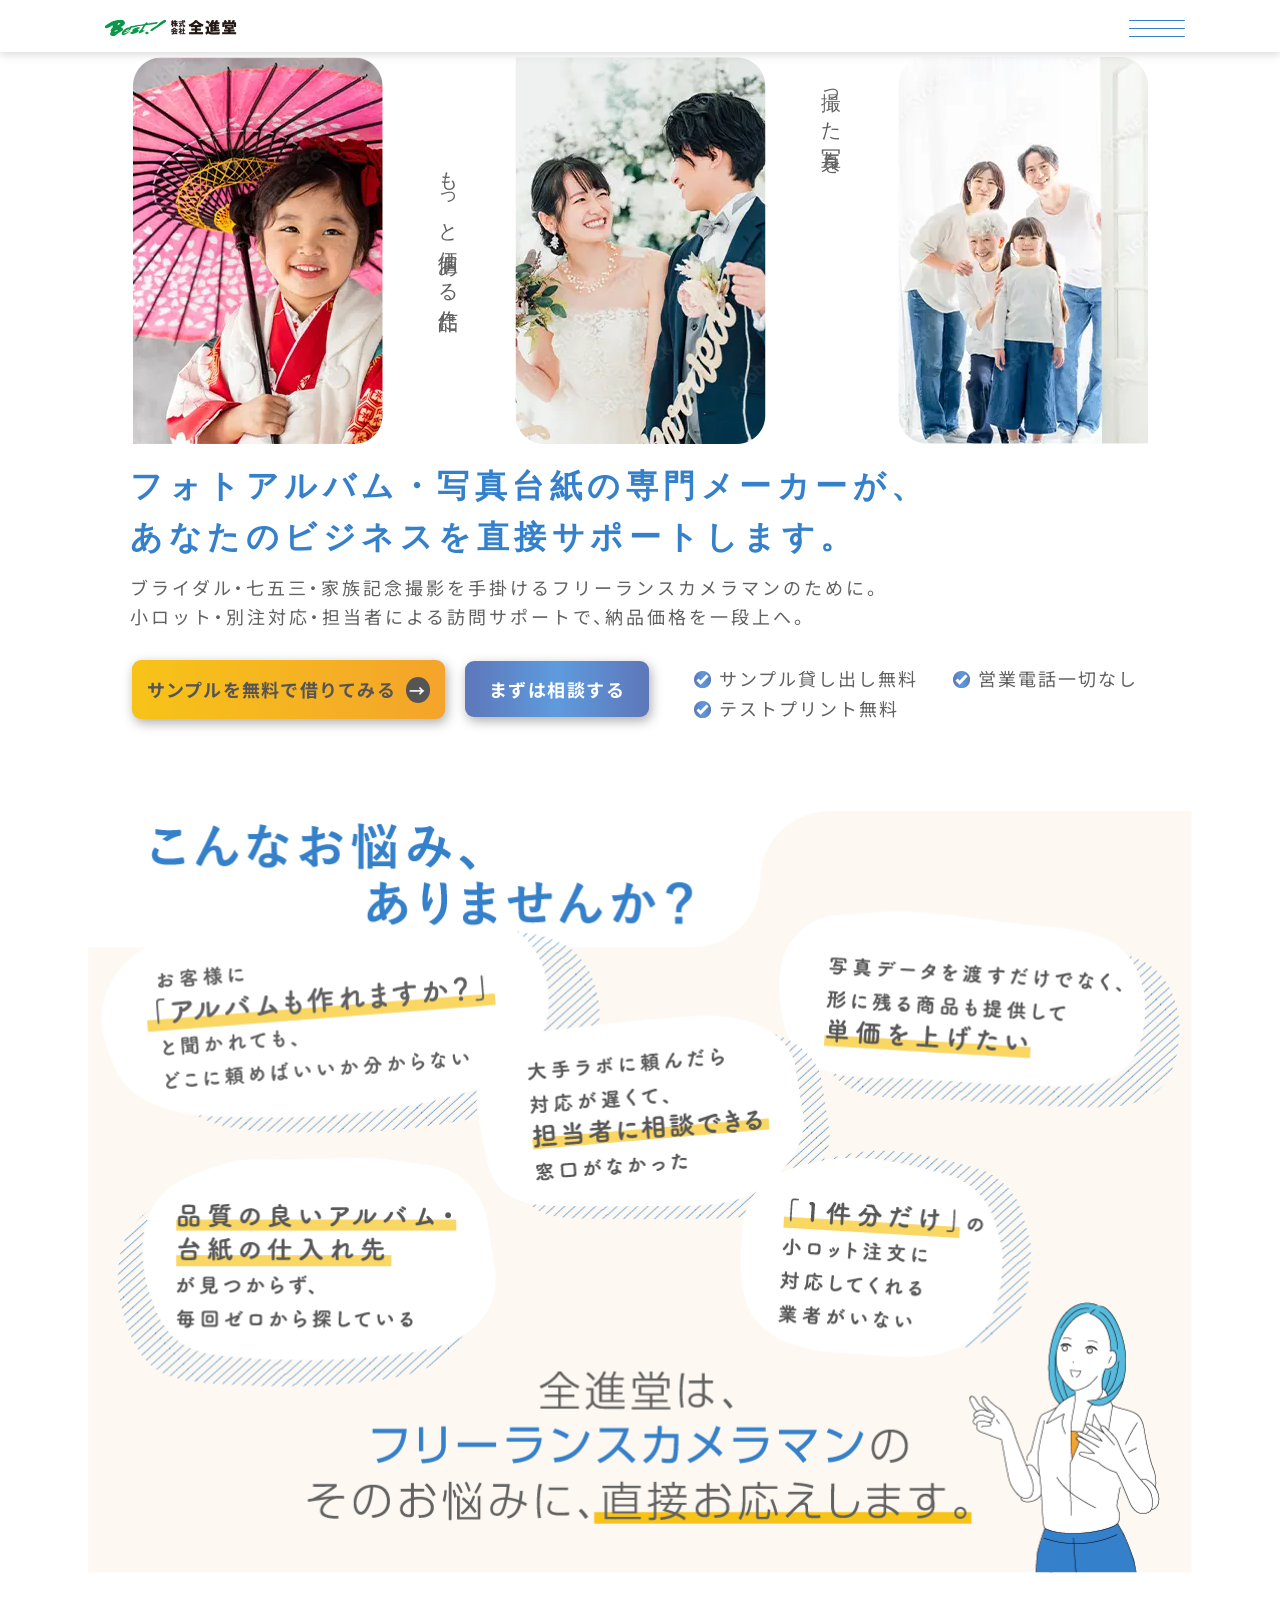
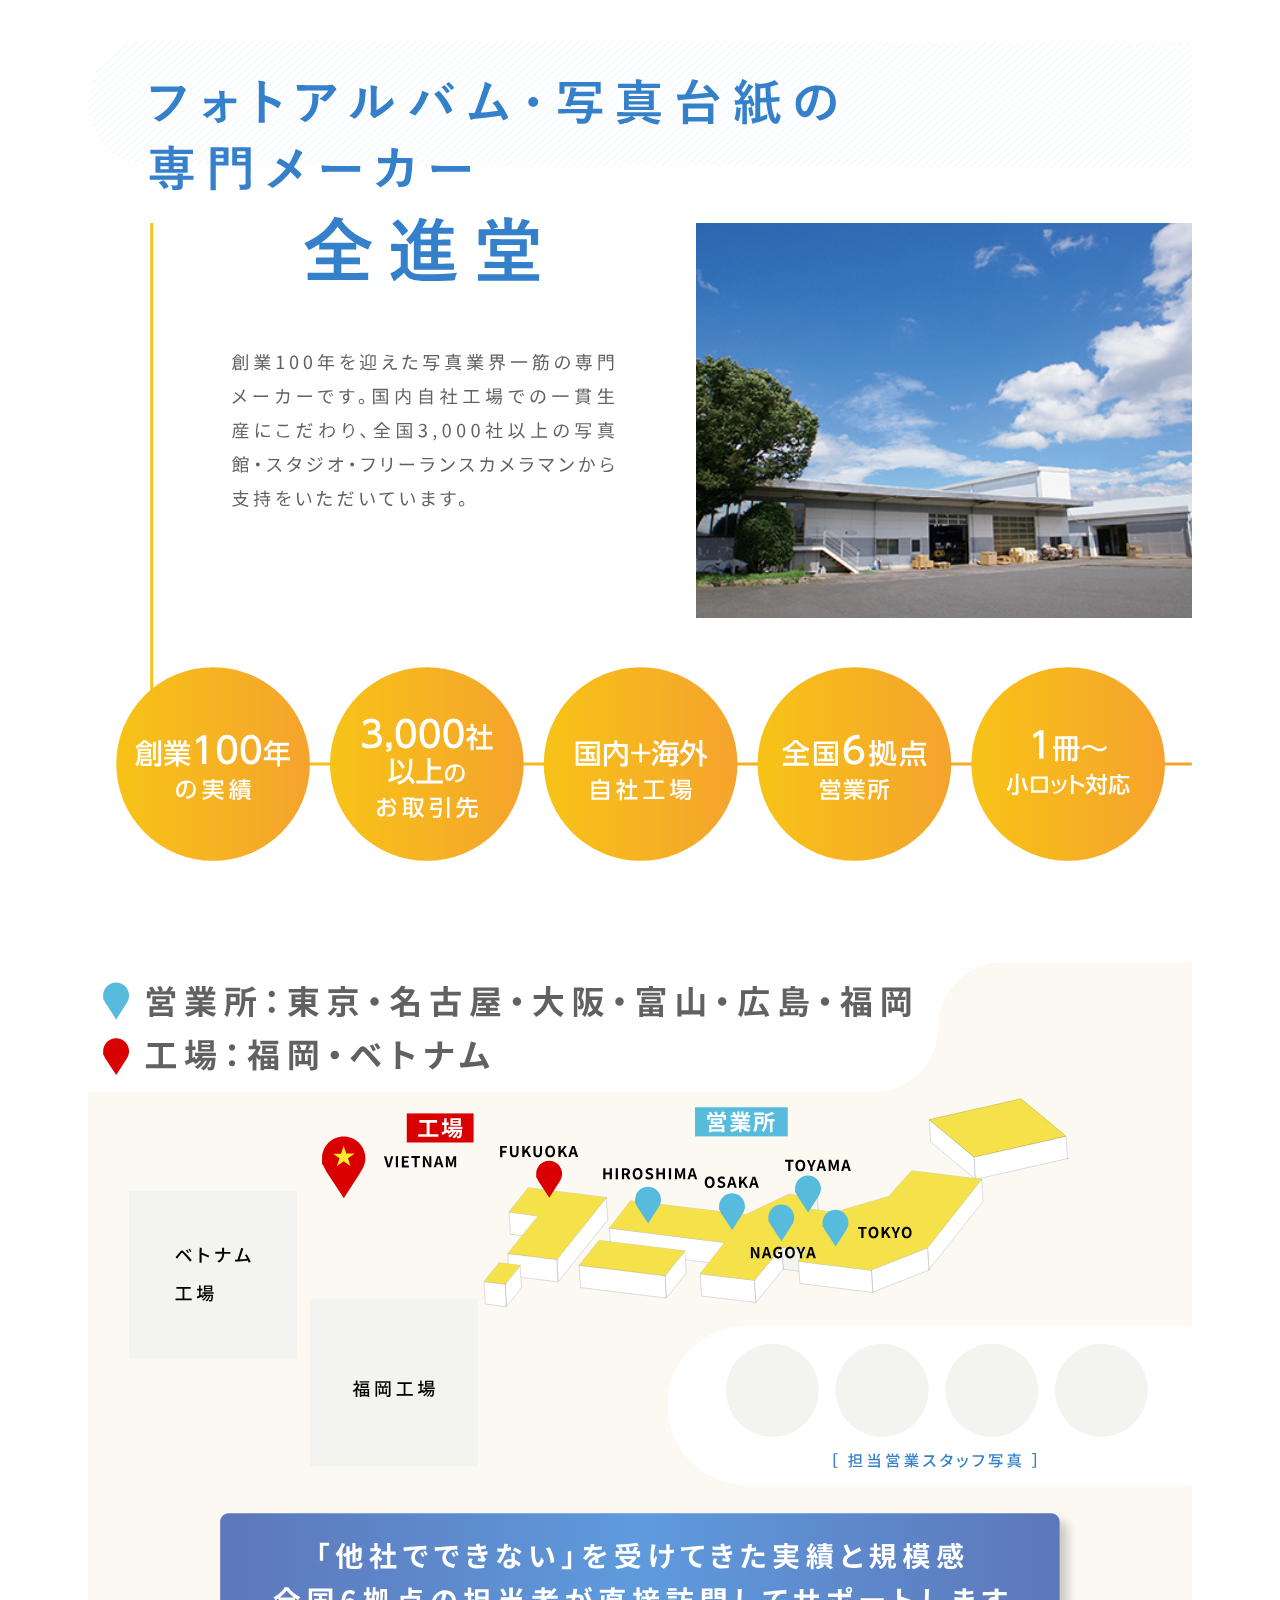
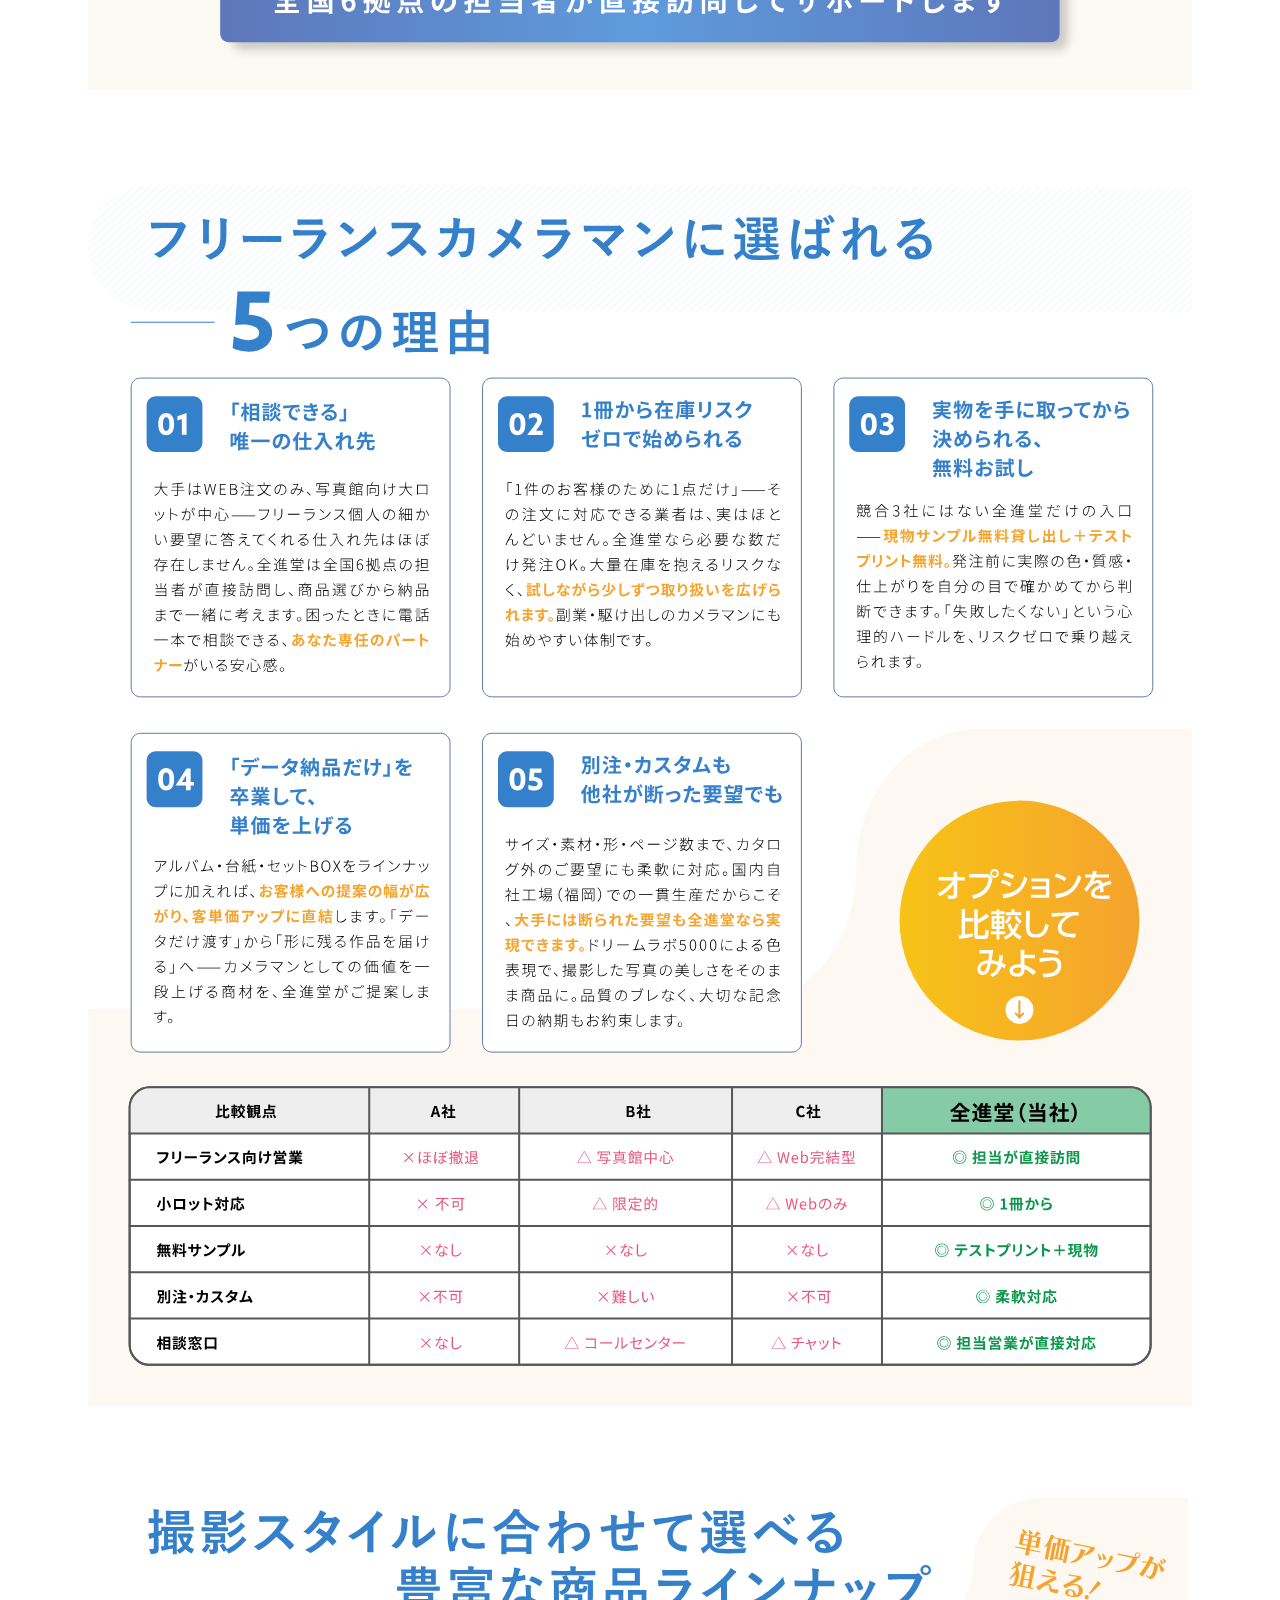
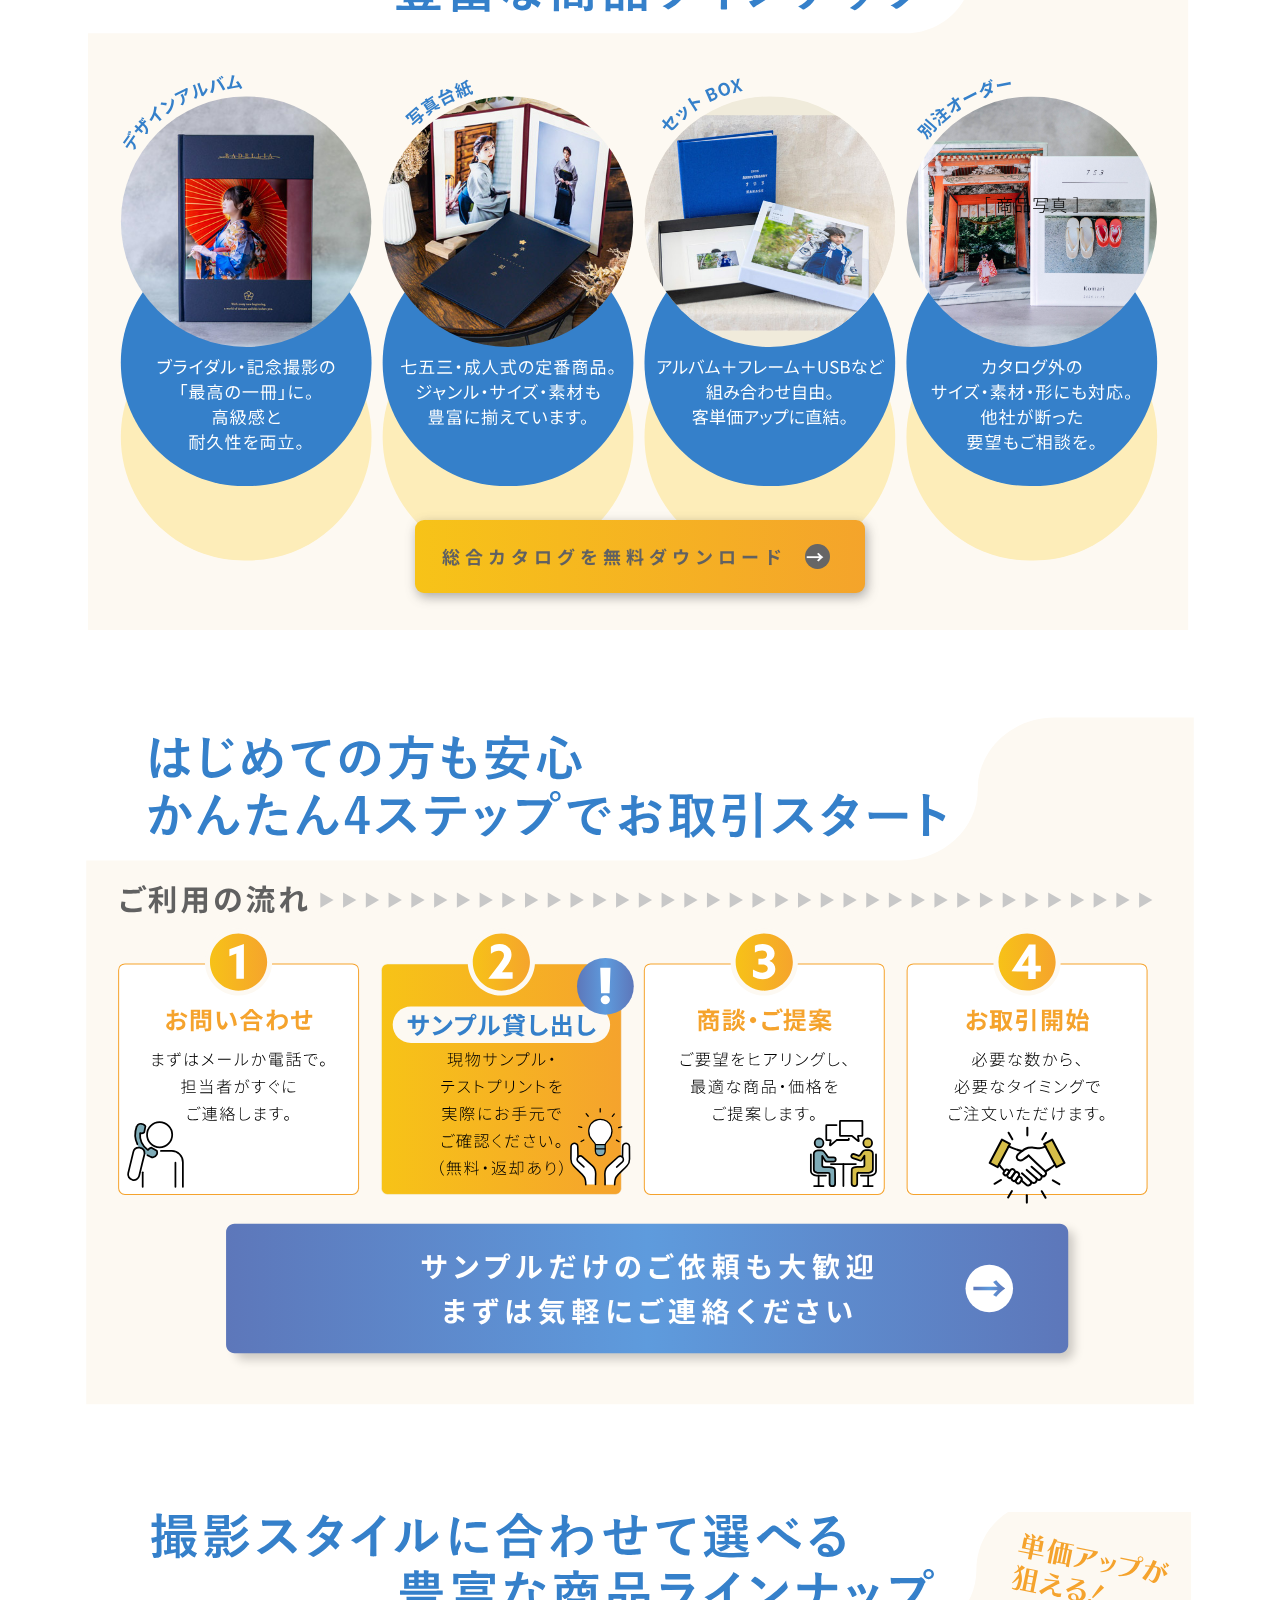
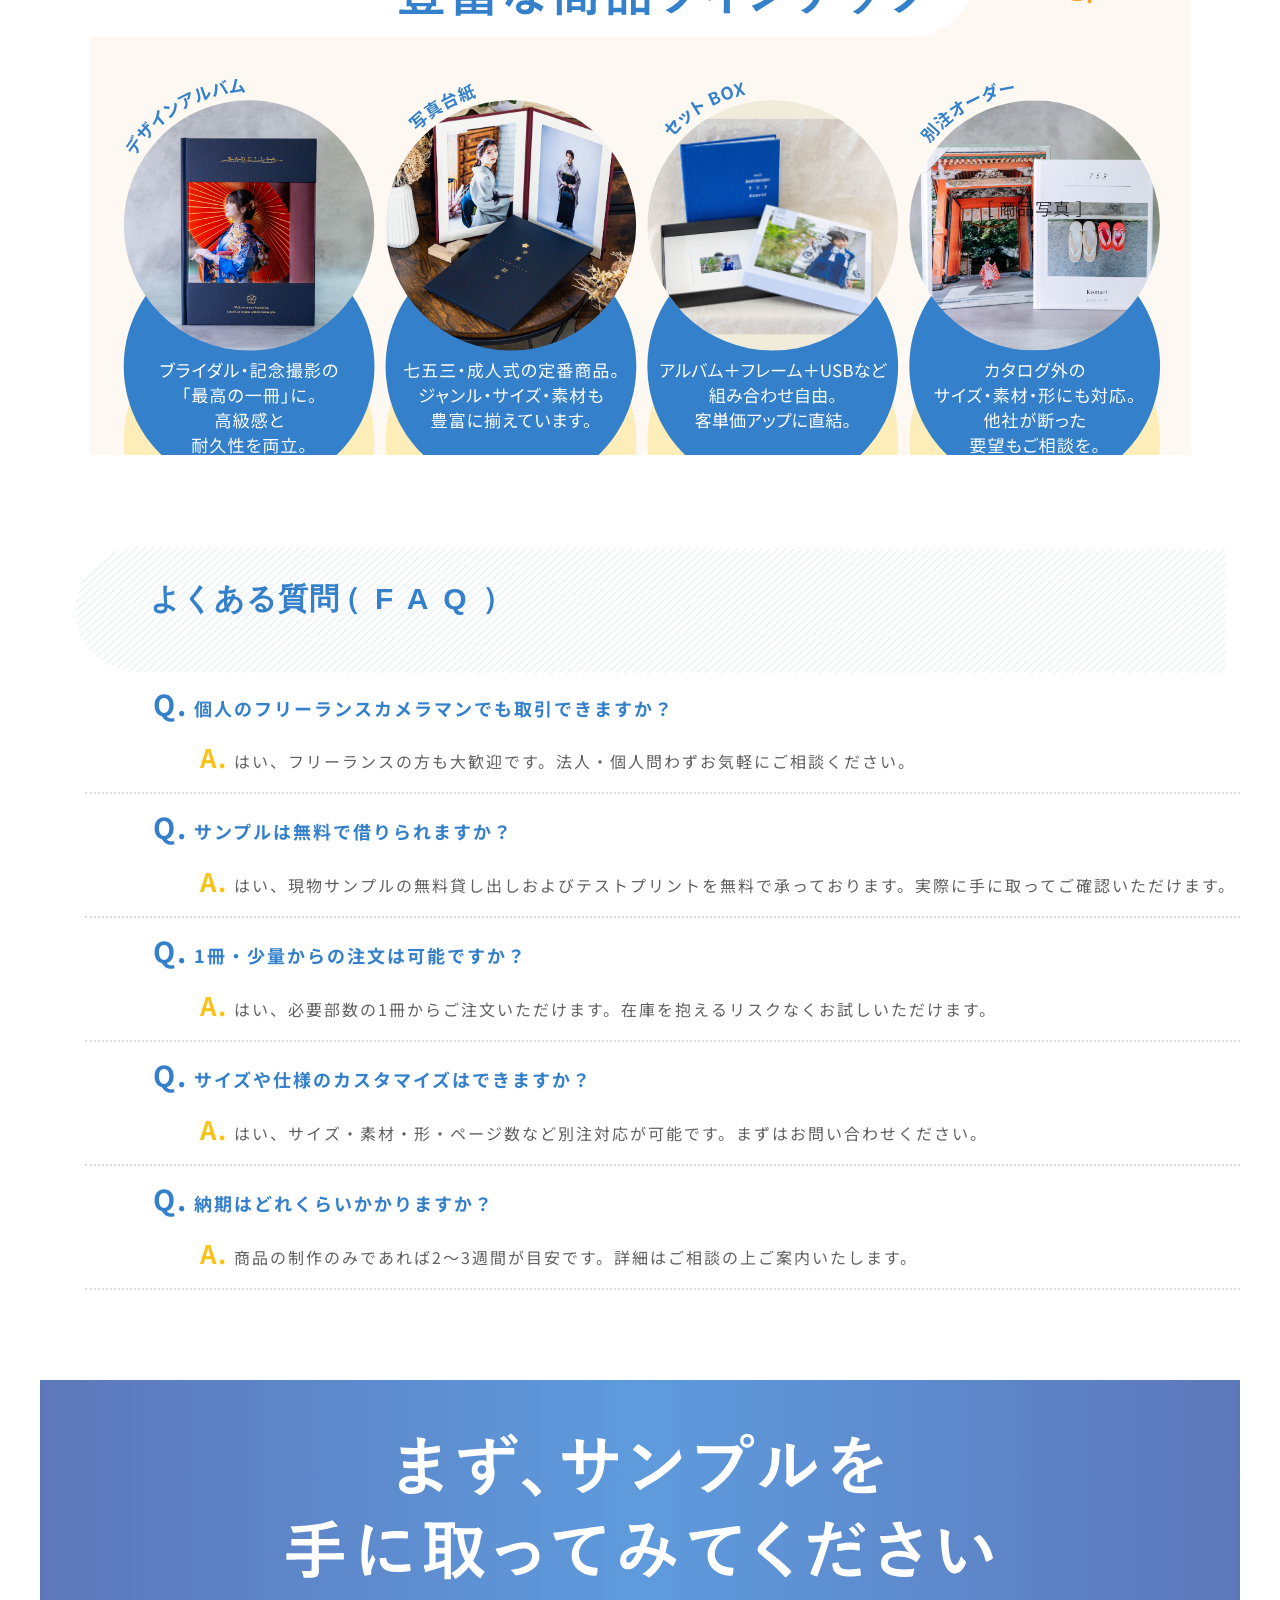
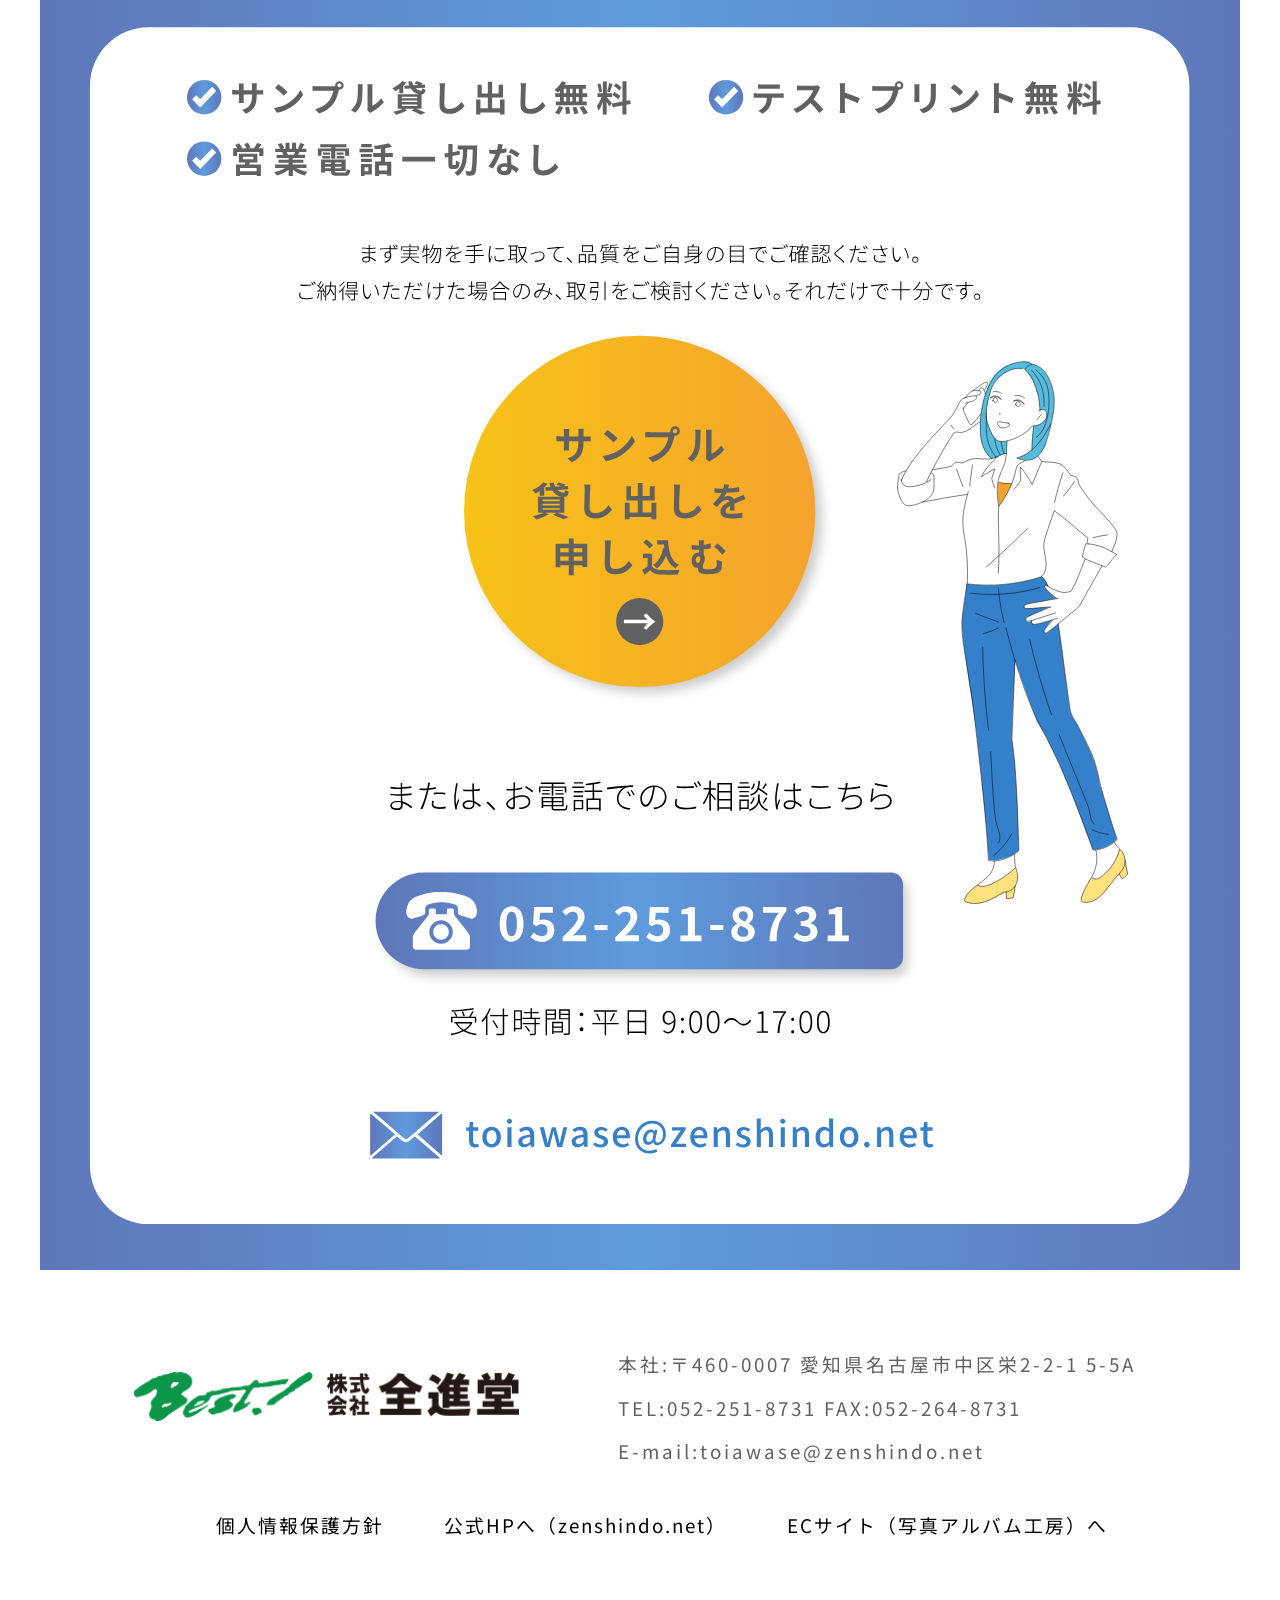
==== index.html @ 06f33271 "Rename svg_sample.html to index.html" ====
<!DOCTYPE html>
<html lang="ja">

<head>
    <meta charset="UTF-8">
    <meta name="viewport" content="width=device-width, initial-scale=1.0">
    <title>LPSP sample Web Page</title>
    <link rel="preconnect" href="https://fonts.googleapis.com">
    <link rel="preconnect" href="https://fonts.gstatic.com" crossorigin>
    <link href="https://fonts.googleapis.com/css2?family=Noto+Sans+JP:wght@100..900&display=swap" rel="stylesheet"
        media="print" onload="this.media='all'">
    <link rel="shortcut icon" href="./img/favicon.png" type="image/x-icon">
    <!-- description -->
    <meta name="description" content="フォトアルバム、写真台紙を作成なら全進堂にお任せ下さい。フットワーク軽く全国各地に伺い、お客様のご要望に合った商品をご提案いたします。">
    <!-- OG image -->
    <meta property="og:image"
        content="https://zenshindo.net/zd/wp-content/themes/zenshindo/assets/images/common/og.png" />
    <meta property="og:image:secure_url"
        content="https://zenshindo.net/zd/wp-content/themes/zenshindo/assets/images/common/og.png" />
    <meta name="twitter:image"
        content="https://zenshindo.net/zd/wp-content/themes/zenshindo/assets/images/common/og.png" />

    <!-- canonical -->
    <link rel="canonical" href="https://zenshindo.net/contact/">

    <link rel="icon" href="https://zenshindo.net/zd/wp-content/uploads/2020/04/cropped-favicon-2-32x32.png"
        sizes="32x32" />
    <link rel="icon" href="https://zenshindo.net/zd/wp-content/uploads/2020/04/cropped-favicon-2-192x192.png"
        sizes="192x192" />
    <link rel="apple-touch-icon-precomposed"
        href="https://zenshindo.net/zd/wp-content/uploads/2020/04/cropped-favicon-2-180x180.png" />
    <meta name="msapplication-TileImage"
        content="https://zenshindo.net/zd/wp-content/uploads/2020/04/cropped-favicon-2-270x270.png" />
    <link rel="stylesheet" href="style-v1.css">
    <link rel="stylesheet" href="slide.css" media="print" onload="this.media='all'">
    <!-- GA
    <script>
        (function (i, s, o, g, r, a, m) {
            i['GoogleAnalyticsObject'] = r;
            i[r] = i[r] || function () {
                (i[r].q = i[r].q || []).push(arguments)
            }, i[r].l = 1 * new Date();
            a = s.createElement(o),
                m = s.getElementsByTagName(o)[0];
            a.async = 1;
            a.src = g;
            m.parentNode.insertBefore(a, m)
        })(window, document, 'script', '//www.google-analytics.com/analytics.js', 'ga');

        ga('create', 'UA-18819178-1', 'auto');
        ga('send', 'pageview');
    </script> -->
    <!-- Google tag (gtag.js)
    <script async src="https://www.googletagmanager.com/gtag/js?id=G-D9RCGRMW41"></script>
    <script>
        window.dataLayer = window.dataLayer || [];
        function gtag() { dataLayer.push(arguments); }
        gtag('js', new Date());

        gtag('config', 'G-D9RCGRMW41');
    </script>
     -->
</head>

<body>
    <header>
        <div class="header_top">
            <h1 class="site_logo"><img src="./img/T_zenshi_logo.png" alt="BEST! 株式会社全進堂"></h1>

            <button class="menu-trigger" id="js-hamburger" aria-controls="js-nav" aria-expanded="false"
                aria-label="メニューを開く">
                <span></span>
                <span></span>
                <span></span>
            </button>

            <nav class="app-nav" id="js-nav" aria-label="メインナビゲーション">
                <ul class="app-nav-list">
                    <li class="app-nav-item"><a href="#">menu0</a></li>
                    <li class="app-nav-item"><a href="#">menu1</a></li>
                    <li class="app-nav-item"><a href="#">menu2</a></li>
                    <li class="app-nav-item"><a href="#">menu3</a></li>
                </ul>
            </nav>
        </div>
    </header>

    <main>
        <!-- 01. main_view -->
        <section class="main_view">
            <div class="main_view_imgwrap">
                <ul class="main_view_list img-frame">
                    <li class="main_view_list_item img-01">
                        <img class="pc" src="./img/01_top_img.webp" alt="七五三写真" fetchpriority=high>
                        <img class="sp" src="./img/01_top_img-sp.webp" alt="七五三写真" fetchpriority=high>
                    </li>
                    <li class="main_view_list_item txt-rl pc">もっと価値ある作品に</li>
                    <li class="main_view_list_item img-02">
                        <img class="pc" src="./img/02_top_img.webp" alt="ブライダル" fetchpriority=high>
                        <img class="sp" src="./img/02_top_img-sp.webp" alt="ブライダル" fetchpriority=high>
                    </li>
                    <li class="main_view_list_item txt-rl pc">撮った写真を</li>
                    <li class="main_view_list_item img-03">
                        <img class="pc" src="./img/03_top_img.webp" alt="家族記念写" fetchpriority=high>
                        <img class="sp" src="./img/03_top_img-sp.webp" alt="家族記念写" fetchpriority=high>
                    </li>
                </ul>
                <p class="view_message sp">撮った写真を<br><span>もっと価値ある作品に</span></p>
            </div>
            <div class="main_view_txtwrap">
                <h2 class="main_view_title">フォトアルバム・写真台紙の<br class="sp">専門メーカーが、<br class="pc">あなたのビジネスを<br
                        class="sp">直接サポートします。</h2>
                <p class="main_view_message">ブライダル・七五三・家族記念撮影を手掛ける<br
                        class="sp">フリーランスカメラマンのために。<br>小ロット・別注対応・担当者による訪問サポートで、納品価格を一段上へ。</p>
                <div class="sales_mv">
                    <p class="sales_mv-btn1"><a href="https://zenshindo.net/contact/">サンプルを無料で借りてみる<span>→</span></a>
                    </p>
                    <p class="sales_mv-btn2"><a href="https://zenshindo.net/contact/">まずは相談する</a></p>
                    <ul class="sales_mv_list">
                        <li class="sales_mv_list_item">サンプル貸し出し無料</li>
                        <li class="sales_mv_list_item">営業電話一切なし</li>
                        <li class="sales_mv_list_item">テストプリント無料</li>
                    </ul>
                </div>
            </div>
        </section>

        <!-- 02. concerns -->
        <section class="concerns">
            <h2 class="concerns_title">
                <img class="concerns_img pc" src="./img/01_PC_img.webp" alt="全進堂はフリーカメラマンの様々なお悩みに、直接お応えします"
                    fetchpriority=high>
                <img class="concerns_img sp" src="./img/01_PC_img-sp.webp" alt="全進堂はフリーカメラマンの様々なお悩みに、直接お応えします"
                    fetchpriority=high>

            </h2>
        </section>

        <!-- 03. company_infomation -->
        <section class="company_infomation">
            <img class="pc" src="./img/03_company_infomatin.svg" alt="会社情報">
            <img class="sp" src="./img/03_company_infomatin-sp.svg" alt="会社情報">
        </section>

        <!-- 04. reasons -->
        <section class="reasons">
            <img class="pc" src="./img/04_reasons.svg" alt="選ばれる5つの理由">
            <img class="sp" src="./img/04_reasons-sp.web" alt="選ばれる5つの理由">
        </section>

        <!-- 05. lineup -->
        <section class="lineup">
            <img class="pc" src="./img/05_lineup.svg" alt="商品ラインナップ">
            <img class="sp" src="./img/05_lineup-sp.svg" alt="商品ラインナップ">
            <p class="catalog_download"><a href="https://zenshindo.net/documents/197/">総合カタログを<br
                        class="sp">無料ダウンロード<span>→</span></a></p>
        </section>

        <!-- 06. start_trading -->
        <section class="start_trading">
            <object class="pc" data="./img/06_start_trading.svg" type=""></object>
            <object class="sp" data="./img/06_start_trading-sp.svg" type="">お取引開始までの流れ</object>
        </section>

        <!-- 07. trust -->
        <section class="trust">
            <img class="pc" src="./img/07_trust.svg" alt="全国のカメラマンからの信頼">
            <img class="sp" src="./img/07_trust-sp.svg" alt="全国のカメラマンからの信頼">
        </section>

        <!-- 08. faq -->
        <section class="faq">
            <h2 class="faq_title">よくある質問<span>（FAQ）</span></h2>
            <dl class="faq_list">
                <dt class="faq_list_item-t">
                    <span>Q.</span> 個人のフリーランスカメラマンでも取引できますか？
                </dt>
                <dd class="faq_list_item-d">
                    <span>A.</span> はい、フリーランスの方も大歓迎です。法人・個人問わずお気軽にご相談ください。
                </dd>

                <dt class="faq_list_item-t">
                    <span>Q.</span> サンプルは無料で借りられますか？
                </dt>
                <dd class="faq_list_item-d">
                    <span>A.</span> はい、現物サンプルの無料貸し出しおよびテストプリントを無料で承っております。実際に手に取ってご確認いただけます。
                </dd>

                <dt class="faq_list_item-t">
                    <span>Q.</span> 1冊・少量からの注文は可能ですか？
                </dt>
                <dd class="faq_list_item-d">
                    <span>A.</span> はい、必要部数の1冊からご注文いただけます。在庫を抱えるリスクなくお試しいただけます。
                </dd>

                <dt class="faq_list_item-t">
                    <span>Q.</span> サイズや仕様のカスタマイズはできますか？
                </dt>
                <dd class="faq_list_item-d">
                    <span>A.</span> はい、サイズ・素材・形・ページ数など別注対応が可能です。まずはお問い合わせください。
                </dd>

                <dt class="faq_list_item-t">
                    <span>Q.</span> 納期はどれくらいかかりますか？
                </dt>
                <dd class="faq_list_item-d">
                    <span>A.</span> 商品の制作のみであれば2〜3週間が目安です。詳細はご相談の上ご案内いたします。
                </dd>
            </dl>
        </section>

        <!-- 09. request -->
        <section class="request">
            <object class="pc" data="./img/09_request.svg" type="">サンプル貸し出しのお申し込み</object>
            <object class="sp" data="./img/09_request-sp.svg" type="">サンプル貸し出しのお申し込み</object>
        </section>
    </main>
    <footer>
        <figure class="fotter_fig">
            <img class="fotter_fig-img" src="./img/F_zenshi_logo.png" alt="BEST! 株式会社全進堂">
        </figure>
        <ul class="fotter_list">
            <li class="fotter_list_item">
                <ul class="fotter_list_item-list company_infomations">
                    <li class="fotter_list_item-list_item">本社:〒460-0007<span> </span><br class="sp">愛知県名古屋市中区栄2-2-1 5-5A
                    </li>
                    <li class="fotter_list_item-list_item">TEL:052-251-8731<span> </span><br class="sp">FAX:052-264-8731
                    </li>
                    <li class="fotter_list_item-list_item">E-mail:toiawase@zenshindo.net</li>
                </ul>
            </li>
            <li class="fotter_list_item sp">
                <ul class="fotter_list_item-list company_links">
                    <li class="fotter_list_item-list_item"><a href="https://zenshindo.net/privacy/">個人情報保護方針</a></li>
                    <li class="fotter_list_item-list_item"><a href="https://www.zenshindo.net/">公式HPへ（zenshindo.net）</a>
                    </li>
                    <li class="fotter_list_item-list_item"><a href="https://shashin-album.jp/">ECサイト（写真アルバム工房）へ</a></li>
                </ul>
            </li>
        </ul>
        <ul class="fotter_list_item-list company_links pc">
            <li class="fotter_list_item-list_item"><a href="https://zenshindo.net/privacy/">個人情報保護方針</a></li>
            <li class="fotter_list_item-list_item"><a href="https://www.zenshindo.net/">公式HPへ（zenshindo.net）</a>
            </li>
            <li class="fotter_list_item-list_item"><a href="https://shashin-album.jp/">ECサイト（写真アルバム工房）へ</a></li>
        </ul>
    </footer>

    <script>
        // JavaScriptでボタンのクリックイベントを制御
        const hamburger = document.getElementById('js-hamburger');
        const nav = document.getElementById('js-nav');

        hamburger.addEventListener('click', () => {
            // 現在のメニューの開閉状態（true または false）を取得
            const isOpen = hamburger.getAttribute('aria-expanded') === 'true';

            // 状態を反転させる
            hamburger.setAttribute('aria-expanded', !isOpen);
            nav.classList.toggle('is-active');

            // ボタンの音声読み上げ用ラベルも切り替える
            if (!isOpen) {
                hamburger.setAttribute('aria-label', 'メニューを閉じる');
            } else {
                hamburger.setAttribute('aria-label', 'メニューを開く');
            }
        });
    </script>
</body>

</html>
---- style-v1.css ----
/* root */
:root {
    --txt_process: #3580ca;
    --txt_sub: #f7c317;
    --txt_main: #616161;
    --sec_bgc: #fdf9f2;
}

/* reset css */
* {
    margin: 0;
    padding: 0;
    box-sizing: border-box;
}

@font-face {
    font-family: AdjustedYuGothic;
    src: local("Yu Gothic Bold");
}

html {
    font-size: 62.5%;
    scroll-behavior: smooth;
}

body {
    font-size: 1.6rem;
    width: 100%;
    margin: 0 auto;
    line-height: 1.6;
    letter-spacing: 0.125em;
    font-family: "Noto Sans JP", sans-serif;
    font-optical-sizing: auto;
    font-weight: normal;
    font-style: normal;
    color: var(--txt_main);
}

main {
    /* margin-top: 2rem; */
    overflow-x: hidden;
}

ul {
    list-style: none;
}

a {
    color: initial;
    text-decoration: none;
}

a:hover {
    opacity: .8;
    /* text-decoration: underline; */
}

h1,
h2 {
    font-family: AdjustedYuGothic, Yu Gothic, YuGothic, sans-serif;
    font-weight: bold;
}

h2 {
    font-size: 3.6rem;
    font-weight: bold;
    color: var(--txt_process);
}

p {
    font-feature-settings: "halt";
}

.sp {
    display: block;
}

.pc {
    display: none;
}

/* header */
header {
    position: relative;
}

.site_logo {
    width: fit-content;
    margin-left: 2rem;
    margin-top: -.9rem;
}

.menu-trigger {
    background: white;
    border: none;
    border-radius: 50%;
    cursor: pointer;
    width: 45px;
    height: 45px;
    position: fixed;
    top: 1rem;
    right: 1.5rem;
    z-index: 100;
    filter: drop-shadow(1px 1px 3px #3336);
}

.menu-trigger span {
    display: block;
    position: absolute;
    width: 80%;
    height: 1px;
    background-color: var(--txt_process);
    border-radius: 2px;
    transition: transform 0.3s ease, opacity 0.3s ease;
}

.menu-trigger span:nth-child(1) {
    top: 14px;
    left: 3.5px;
}

.menu-trigger span:nth-child(2) {
    top: 22px;
    left: 3.5px;
}

.menu-trigger span:nth-child(3) {
    top: 30px;
    left: 3.5px;
}

.menu-trigger[aria-expanded="true"] span:nth-child(1) {
    transform: translateX(1.5px) translateY(7.5px) rotate(45deg);
}

.menu-trigger[aria-expanded="true"] span:nth-child(2) {
    display: none;
}

.menu-trigger[aria-expanded="true"] span:nth-child(3) {
    transform: translateX(1px) translateY(-8.5px) rotate(-45deg);
}

.app-nav {
    opacity: 0;
    position: fixed;
    top: -20rem;
    width: 100%;
    background-color: #fffc;
    padding: 20px;
    box-shadow: 0 4px 6px rgba(0, 0, 0, 0.1);
    transition: all .3s;
    transition-duration: .3s;
    z-index: 50;
}

.app-nav-item {
    text-align: center;
    margin: 1em auto;
}

.app-nav.is-active {
    opacity: 1;
    top: 0;
}

/* main view */
.main_view {
    margin-bottom: 5rem;
}

.main_view_txtwrap {
    padding: 0 2rem;
}

.main_view_list {
    display: flex;
    flex-wrap: wrap;
    gap: 3em;
    overflow-x: auto;
    scroll-snap-type: x mandatory;
    scroll-snap-stop: always;
    scroll-behavior: smooth;
    scroll-marker-group: after;
    scrollbar-width: none;
    justify-content: center;
}

.main_view_list_item {
    font-family: 'Times New Roman', Times, serif;
    font-weight: 100;
}

.main_view_list_item img {
    width: 100%;
    /* height: 100%;
    display: block; */
}

.main_view_imgwrap {
    display: flex;
    /* justify-content: space-around; */
    justify-content: center;
    /* align-items: center; */
}

.main_view_list_item:nth-child(1) img {
    border-radius: 16px 16px 16px 0;
}

.main_view_list_item:nth-child(3) img {
    border-radius: 0 16px 16px 16px;
}

.main_view_list_item:nth-child(5) img {
    border-radius: 16px 16px 0 16px;
}

.main_view_list_item.txt-rl {
    writing-mode: vertical-rl;
}

.main_view_list_item:nth-child(2),
.main_view_list_item:nth-child(4) {
    font-size: 2.4rem;
}

.main_view_list_item:nth-child(2) {
    margin-top: 3em;
}

.view_message {
    writing-mode: vertical-rl;
}

.view_message.sp {
    font-size: 2rem;
    font-family: serif;
    line-height: 1.3;
    margin-left: 1.5rem;
    margin-top: 0rem;
}

.view_message span {
    margin-top: 4em;
}

.main_view_title {
    font-size: clamp(1.8rem, 3.2vw, 3.2rem);
    color: var(--txt_process);
    margin: 1.4rem 0 .5rem;
    letter-spacing: 0.05rem;
}

.main_view_message {
    font-size: clamp(1.3rem, 3vw, 1.8rem);
    margin-bottom: 1em;
    letter-spacing: 3px;
}

.sales_mv {
    display: flex;
    gap: 2rem;
    justify-content: center;
    flex-wrap: wrap;
    flex-direction: column;
    align-items: center;
}

.sales_mv-btn1 a {
    display: inline-block;
    border-radius: .5em;
    padding: 1.5rem 1.5rem;
    text-align: center;
    font-size: 1.8rem;
    font-weight: bold;
    letter-spacing: 1.25px;
    background: linear-gradient(to right, #f7c318, #f4a42b);
    color: #555;
    filter: drop-shadow(2px 4px 6px #3336);
    margin-top: 1.75rem;
}

.sales_mv-btn1 span {
    margin-left: 1rem;
    background-color: #555;
    border-radius: 50%;
    color: white;
    font-weight: bold;
    font-size: 1.6rem;
    padding: .1rem .35rem;
}

.sales_mv-btn2 a {
    display: inline-block;
    border-radius: .5em;
    padding: .75em 2.35rem;
    letter-spacing: 1.5px;
    text-align: center;
    font-size: 1.8rem;
    font-weight: bold;
    background: linear-gradient(to right, #5d77ba, #5e9bdd, #5d77ba);
    color: white;
    filter: drop-shadow(2px 4px 6px #3336);
}

.sales_mv_list {
    /* width: 480px; */
    display: flex;
    flex-wrap: wrap;
    flex-direction: column;
    align-items: flex-start;
    margin-left: 3rem;
    margin-top: 8px;
    font-size: 1.8rem;
    letter-spacing: 2px;
}

.sales_mv_list_item {
    width: initial;
    gap: 1em;
    position: relative;
}

.sales_mv_list_item::before {
    content: url(./img/mv_check.png);
    position: absolute;
    left: -1.35em;
    bottom: -3px;
}

/* company_infomation */
.company_infomation {
    margin-bottom: 7rem;

}

/* reasons */
section.reasons {
    margin-bottom: 5rem;
}

/* concerns */
.concerns {
    position: relative;
    margin-bottom: 3rem;
}

.concerns_img {
    width: 100%;
}

h2.concerns_title {
    font-size: clamp(2vw, 4.6rem, 3.75vw);
    font-weight: bold;
    letter-spacing: 3px;
}

/* lineup */
section.lineup {
    width: 100%;
    margin: 0 auto 6rem;
}

.catalog_download {
    width: calc-size(fit-content, size + 12.5rem);
}

.catalog_download a {
    display: flex;
    width: 100%;
    border-radius: .5em;
    padding: .5em 2em;
    font-size: min(1.7vw, 2.2rem);
    font-weight: bold;
    color: var(--txt_main);
    filter: drop-shadow(2px 4px 6px #3336);
    line-height: 1.3;
    letter-spacing: 4px;
    /* margin: 0 auto 6rem; */
    position: relative;
    z-index: 6;
    align-items: center;
    background: linear-gradient(to right, #f7c318, #f4a42b);
}

.catalog_download a span {
    background-color: #666;
    padding: .1rem;
    border-radius: 50%;
    color: white;
    position: absolute;
    right: 3rem;
}

.lineup {
    position: relative;
}

.catalog_download {
    /* width: calc-size(fit-content, size + 2em);
    position: absolute;
    bottom: -24px;
    left: 50%;
    transform: translateX(-50%); */
    position: absolute;
    bottom: 8rem;
    left: 50%;
    transform: translateX(-50%);
    width: min(80%, 520px);
    /* width: calc-size(fit-content, size + 12.5rem); */
}

.catalog_download a {
    font-size: 4.5vw;
    letter-spacing: 5px;
    padding: 1.5rem 3rem 1.5rem;
}

/* SVG sections */
.start_trading {
    padding: 0 1.5rem;
    margin-bottom: 6rem;
    margin-top: -11.25rem;
}

.start_trading object {
    transform: scale(1.09);
    margin-top: 10rem;
}


.trust {
    /* padding: 0 2rem 3rem; */
    margin-bottom: 1.25rem;
    position: relative;
    z-index: 0;
}

/* FAQ */
.faq {
    margin-bottom: 1rem;
}

h2.faq_title {
    font-size: 2.6rem;
    width: 100%;
    margin: 0 auto 0 3.5rem;
    padding: 1em 0 1.5rem;
    background-image: url(./img/zebra_bgp.png);
    background-position: 3.5em center;
    background-repeat: no-repeat;
    letter-spacing: 0px;
}

h2.faq_title span {
    letter-spacing: 13px;
    margin-left: -10px;
}

dl.faq_list {
    /* width: 100%; */
    margin: 0 auto;
    padding: 0 1.5rem;
}

.faq_list_item-t {
    color: var(--txt_process);
    font-size: min(1.6rem, 1.8rem);
    font-weight: bold;
    /* border-top: 2.5px dotted #ccc; */
    line-height: 1.7;
}

.faq_list_item-t:first-child {
    border: none;
}

.faq_list_item-d {
    padding-bottom: 1rem;
    display: block;
    font-size: 1.5rem;
    margin-bottom: 0rem;
    line-height: 1.7;
}

.faq_list_item-t span,
.faq_list_item-d span {
    font-size: 140%;
    margin-right: 0.5rem;
}

.faq_list_item-d span {
    color: var(--txt_sub);
    font-weight: bold;
    margin-right: .2rem;
}

/* .faq_list_item-d:last-child {
    border-bottom: 2.5px dotted #999;
} */

/* request */
.request {
    background: linear-gradient(to right, #6275B4, #6B98D6, #6275B4);
    /* padding: 2em 1.5em 2em; */
}

/* footer */
footer {
    padding: 0 2rem;
}

.fotter_fig {
    padding: 2.7rem 1.5rem 0;
    text-align: center;
}

.fotter_fig img {
    width: 75%;
    margin: 0 auto;
}

.fotter_list_item-list.company_infomations,
.fotter_list_item-list.company_links {
    font-size: clamp(1.8rem, 3vw, 1.8rem);
    line-height: 2.05;
    margin: 1.25rem auto 2em;
    letter-spacing: 1.8px;
}

.fotter_list_item-list.company_links {
    line-height: 2.5;
    margin: 1em auto;
}







/* 768px */
@media screen and (min-width: 768px) {
    .sp {
        display: none;
    }

    .pc {
        display: block;
    }

    body {
        width: min(100%, 1200px);
        margin: 5rem auto 0;
    }

    header {
        position: fixed;
        top: 0;
        left: 0;
        width: 100%;
        z-index: 10;
        background-color: white;
        filter: drop-shadow(0 2px 5px #3333);
    }

    .header_top {
        width: min(1200px, 100%);
        margin: 0 auto;
        position: relative;
    }

    .site_logo {
        margin-top: 0.1rem;
        margin-left: 6.5rem;
    }

    .menu-trigger {
        width: 70px;
        height: 70px;
        background: none;
        filter: none;
        position: absolute;
        top: 5px;
        right: 4.5rem;
    }

    /* main view */
    .main_view {
        margin-top: .7rem;
        margin-bottom: 10rem;
    }

    .main_view_list {
        gap: 5rem;
    }

    .sales_mv_list {
        flex-direction: row;
    }

    /* .sales_mv_list_item {
        width: 49%;
    } */

    section.company_infomation,
    section.concerns,
    section.lineup,
    section.reasons,
    section.start_trading,
    section.trust {
        margin-bottom: 7.5rem;
    }

    .sales_mv {
        display: flex;
        gap: 2rem;
        flex-wrap: wrap;
        justify-content: center;
        flex-direction: initial;
        margin-top: 2.5rem;
    }

    .catalog_download a {
        font-size: min(1.6vw, 1.8rem);
        padding: 2.5rem 1.5em;
    }

    .start_trading object {
        transform: scale(1.125);
    }

    h2.faq_title {
        font-size: 3rem;
        padding-left: 7.5rem;
        background-position-x: 0;
        padding-bottom: 5.25rem;
        letter-spacing: 1px;
    }

    .faq {
        margin-bottom: 9rem;
    }

    .faq_list_item-t,
    .faq_list_item-d {
        padding-left: 6.75rem;
        font-size: 1.8rem;
        line-height: 1.935;
    }

    .faq_list_item-d {
        margin: 0;
        margin-bottom: 5px;
        padding-left: 11.5rem;
        font-size: 1.6rem;
        border-bottom: 2.5px dotted #dddddd;
        line-height: 2;
    }

    .request {
        margin-bottom: 6rem;
    }

    footer {
        display: flex;
        flex-wrap: wrap;
        justify-content: space-evenly;
        padding-bottom: 8rem;
    }

    .fotter_fig {
        width: 415px;
        margin-top: 1.5rem;
    }

    .fotter_fig img {
        width: 100%;
    }

    ul.fotter_list_item-list.company_links {
        /* display: flex;
        justify-content: space-evenly;
        gap: 5rem;
        column-rule: 1px solid #666;
        column-rule-inset: .75rem; */
        display: flex;
        gap: 6rem;
        column-rule: 1px solid #666;
        column-rule-inset: .75rem;
        margin-top: 2.5rem;
        letter-spacing: 2px;
        margin-left: 156px;
    }

    ul.fotter_list {
        width: 49%;
        padding-left: 2.5rem;
    }

    li.fotter_list_item-list_item {
        margin-bottom: .5em;
        font-size: min(1.875rem, 1.8vw);
    }

    .fotter_list_item-list.company_infomations {
        font-size: 1.9rem;
        letter-spacing: 3px;
        line-height: 1.8;
        margin-bottom: 0;
        margin-top: 17px;
    }

    /* --------------- */
    /* .catalog_download a {
        font-size: min(2vw, 24px);
        padding: .8em min(1.6em, 2em);
        letter-spacing: 4px;
        border-radius: .4em;
    } */
    .catalog_download a span {
        right: 3.5rem;
    }

    /* = = = = = = = = = = = = = =  */
    .main_view_list_item:nth-child(2) {
        margin-top: 10rem;
    }

    .main_view_list_item:nth-child(2), .main_view_list_item:nth-child(4) {
        font-size: 2rem;
        letter-spacing: 3.3px;
    }

    .main_view_list_item:nth-child(4) {
        margin-top: 2rem;
    }

    .main_view_txtwrap {
        padding: 0 9rem;
    }

    .main_view_title {
        margin-bottom: 1rem;
        letter-spacing: 5.5px;
    }

    .main_view_imgwrap {
        /* --------------- */
        height: 390px;
    }

    .sales_mv_list {
        width: 450px;
        padding-left: 2rem;
        gap: 1px 60px;
    }

    .concerns_img {
        width: 92%;
        margin: -12px auto;
    }

    .sales_mv-btn1 a {
        margin-top: 0;
    }

    section.reasons {
        width: 92%;
        padding: 1.5rem 0;
        margin: 0 auto 7.5rem;
    }

    section.lineup {
        width: 92%;
        margin: 0 auto 1rem;
    }

    .catalog_download {
        bottom: 3.8rem;
        width: calc-size(fit-content, size + 3.5rem);
    }

    section.concerns {

        margin: 0 auto 6.5rem;
    }

    section.company_infomation {
        width: 92%;
        padding-top: 1.5rem;
        margin: 0 auto 8rem;
    }

    section.start_trading {
        width: 92%;
        padding-top: 1.5rem;
        margin: 0 auto 13rem;
    }

    section.trust {
        width: 92%;
        padding-top: 1.5rem;
        margin: 0 auto 9rem;
    }

    h2.faq_title span {
        letter-spacing: 15px;
    }

    dl.faq_list {
        padding: 0;
    }

    dl.faq_list {
        margin: 0 auto 0 4.5rem;
    }

    .faq_list_item-t span, .faq_list_item-d span {
        margin-right: 0px;
        font-size: 160%;
    }

}


/* lineup with gemini */
/* .lineup {
    position: relative;
    max-width: 1200px;
    margin: 0 auto;
}

.lineup img {
    width: 100%;
    height: auto;
    display: block;
} */

.catalog_download {
    position: absolute;
    bottom: 5%;
    /* 画像の下からの位置（%指定でレスポンシブに追従） */
    left: 50%;
    transform: translateX(-50%);
    width: 75%;
    max-width: 450px;
    margin: 0;
    z-index: 2;
}

@media screen and (max-width: 768px) {
    .catalog_download {
        bottom: 6.5%;
        max-width: 420px;
    }
}
---- slide.css ----
@media screen and (max-width: 767px) {
    .img-frame {
        aspect-ratio: 1/1.4;
        width: 65vw;
        object-fit: fill;
        position: relative;
    }

    .img-01, .img-02, .img-03 {
        position: absolute;
        top: 0;
        left: 0;
        width: 100%;
        height: 100%;
        background-size: cover;
        background-repeat: no-repeat;
    }

    .img-01 {
        /* background-image: url('画像の場所'); */
        animation: slide-animation-01 24s infinite;
    }

    .img-02 {
        /* background-image: url('画像の場所'); */
        animation: slide-animation-02 24s infinite;
    }

    .img-03 {
        /* background-image: url('画像の場所'); */
        animation: slide-animation-03 24s infinite;
    }

    @keyframes slide-animation-01 {
        0% {
            opacity: 1;
            /* transform: scale(1.0); */
        }

        30% {
            opacity: 1;
        }

        40% {
            opacity: 0;
            /* transform: scale(1.15); */
        }

        90% {
            opacity: 0
        }

        100% {
            opacity: 1;
            /* transform: scale(1.0); */
        }
    }

    @keyframes slide-animation-02 {
        0% {
            opacity: 0;
        }

        30% {
            opacity: 0;
            /* transform: scale(1.1); */
        }

        40% {
            opacity: 1;
        }

        60% {
            opacity: 1;
        }

        70% {
            opacity: 0;
            /* transform: scale(1.0); */
        }

        100% {
            opacity: 0;
        }
    }

    @keyframes slide-animation-03 {
        0% {
            opacity: 0;
        }

        60% {
            opacity: 0;
            /* transform: scale(1.0); */
        }

        70% {
            opacity: 1;
        }

        90% {
            opacity: 1;
        }

        100% {
            opacity: 0;
            /* transform: scale(1.1); */
        }
    }

}
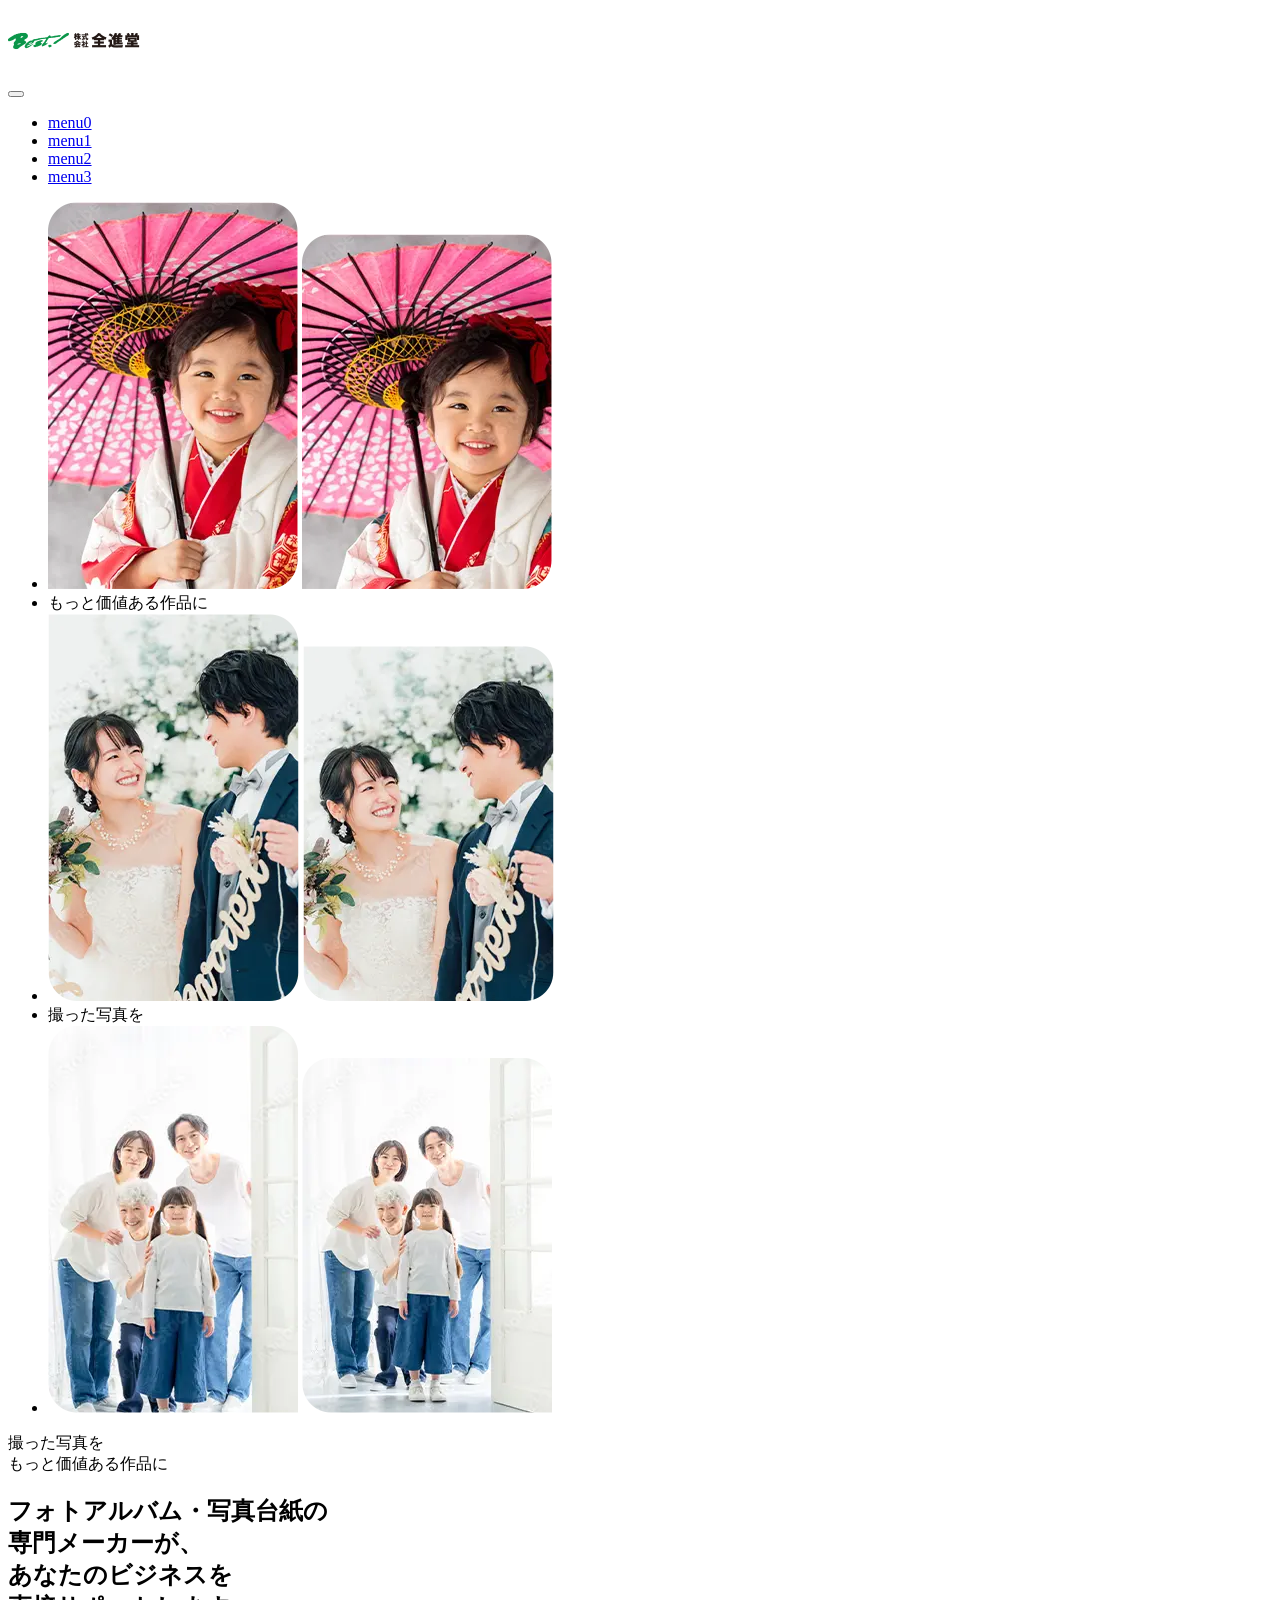
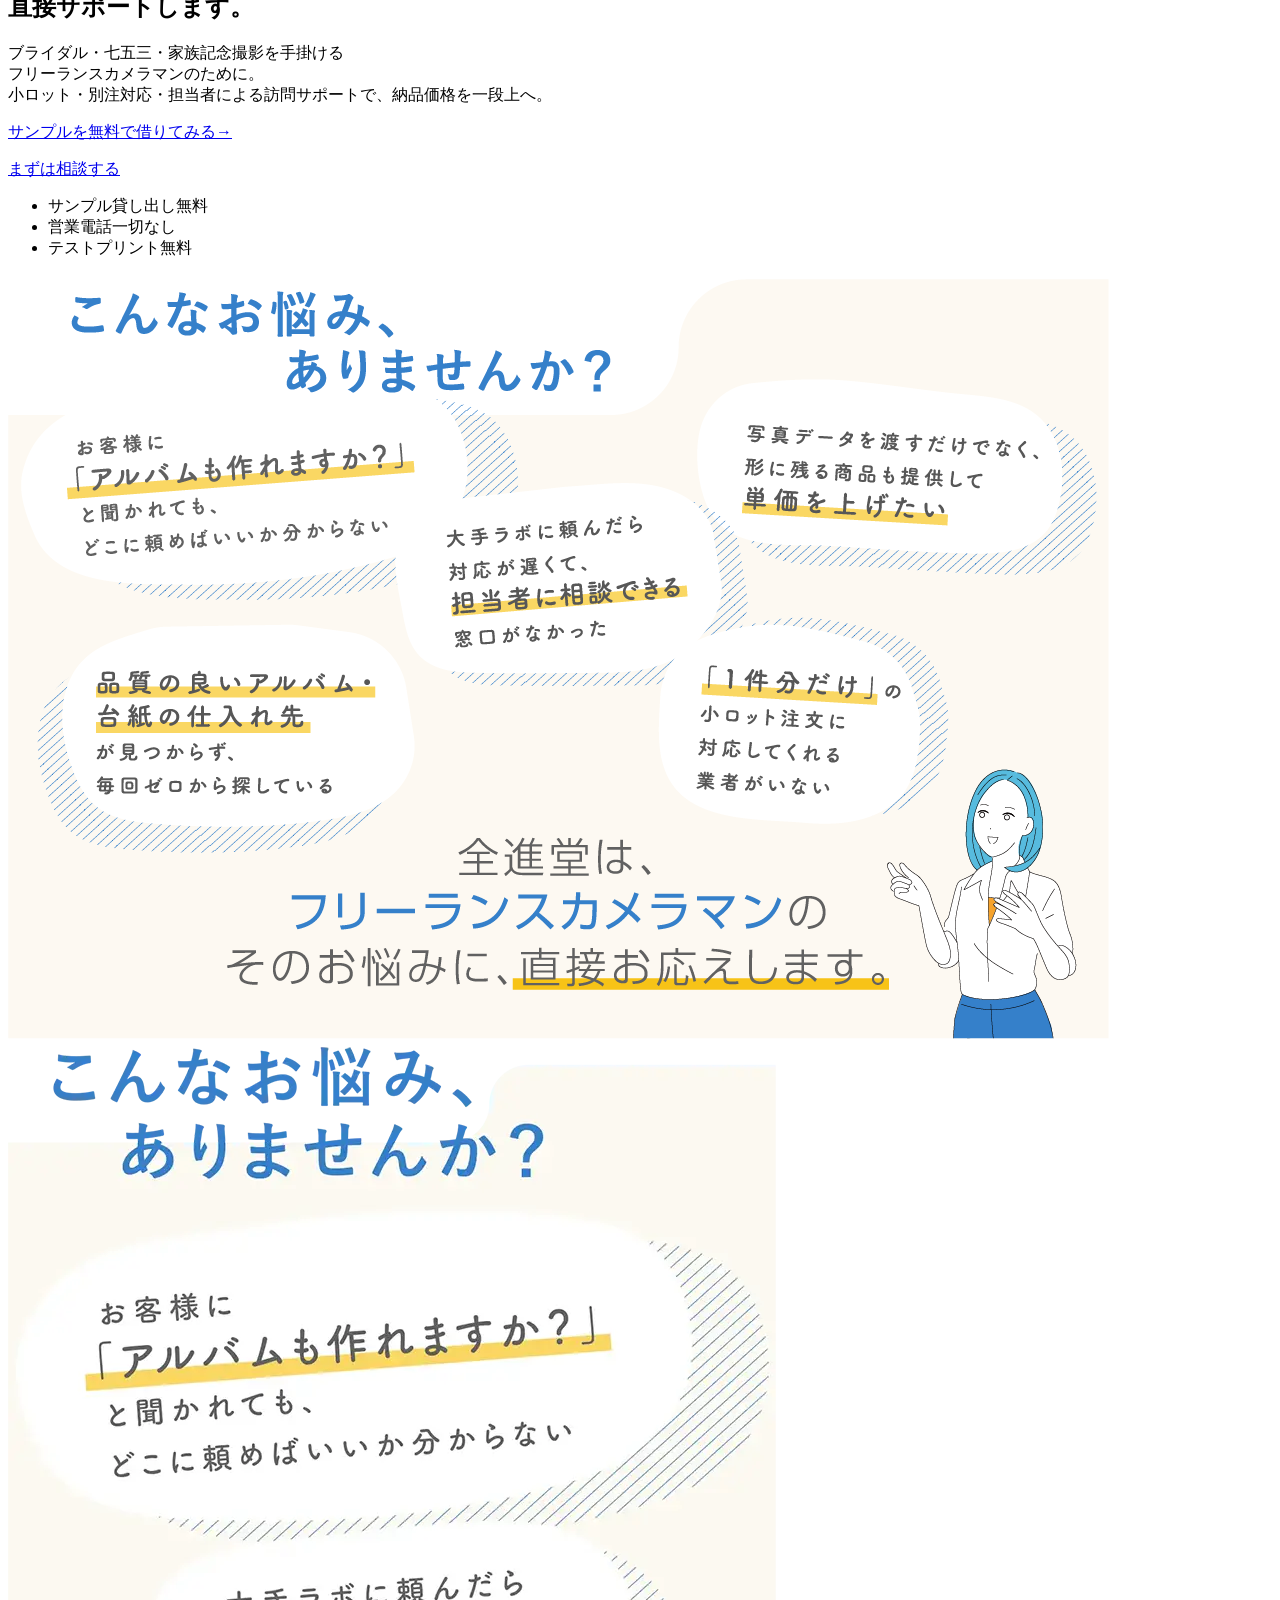
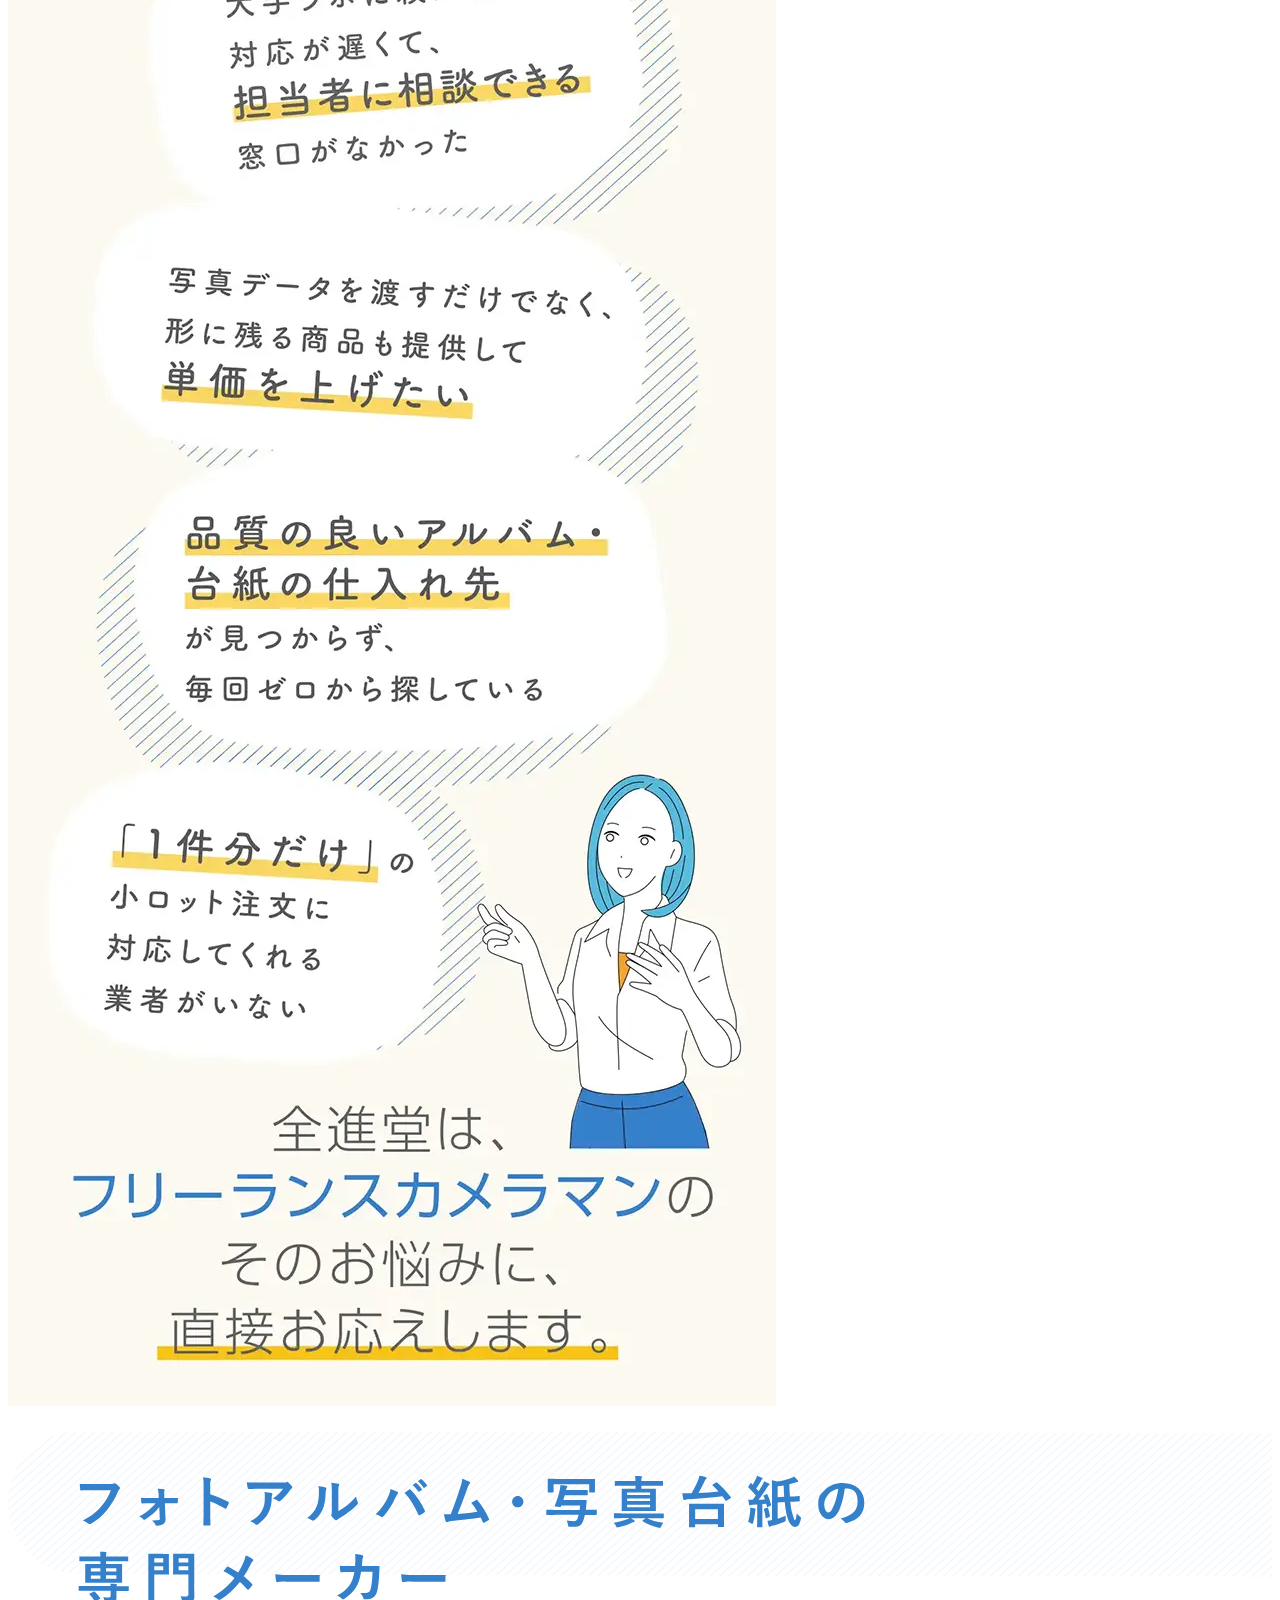
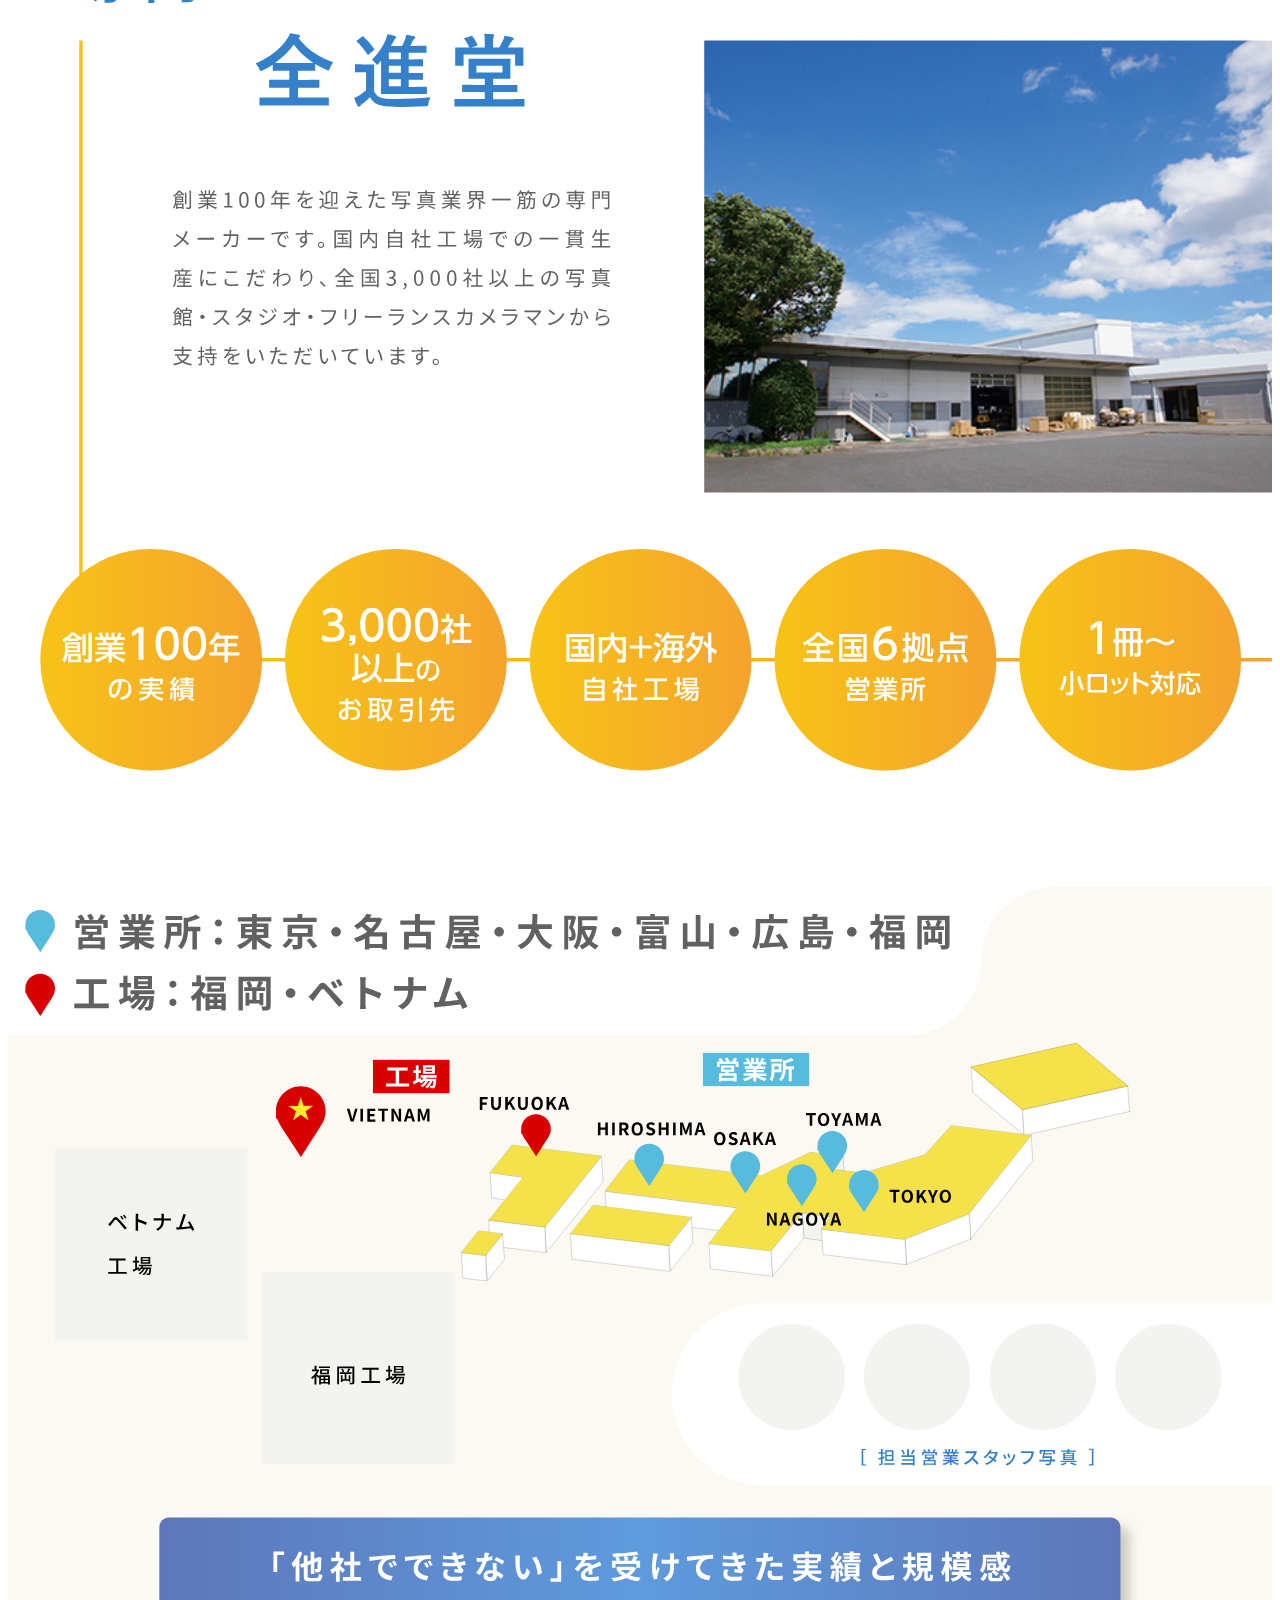
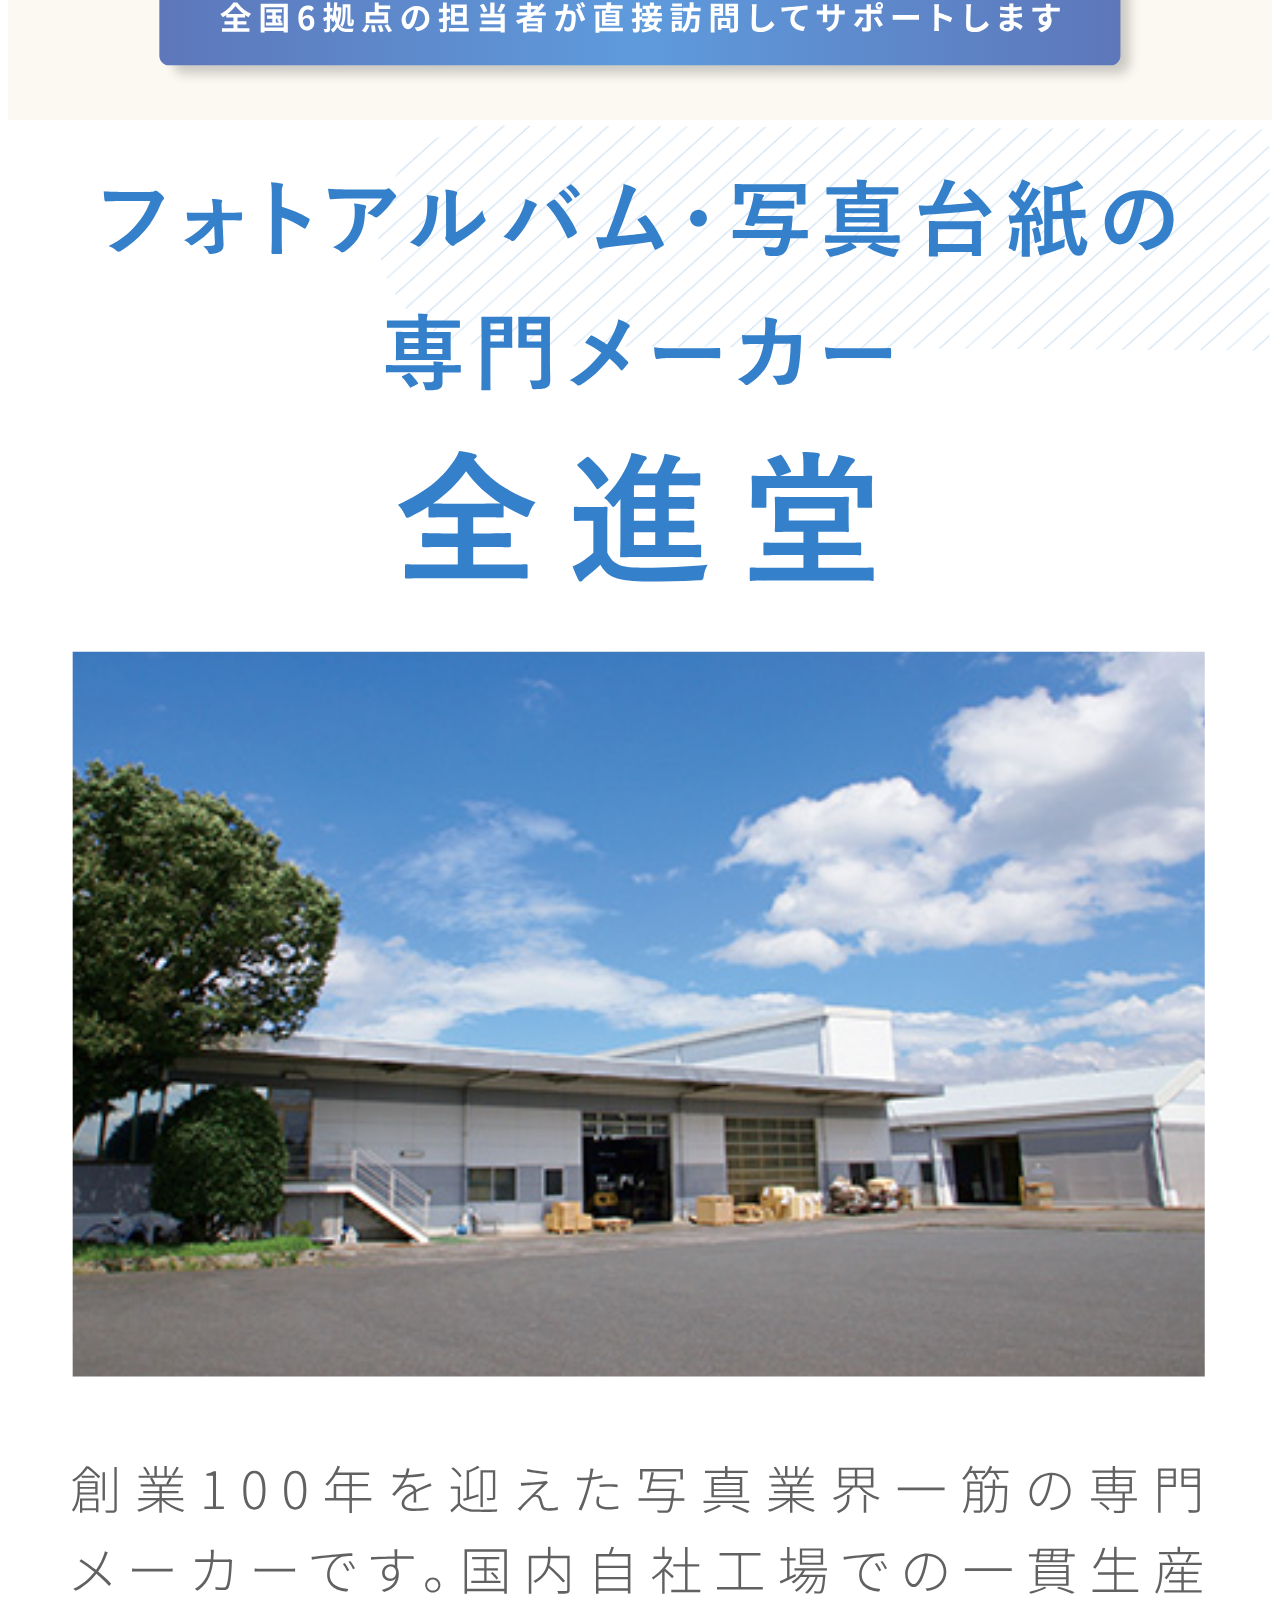
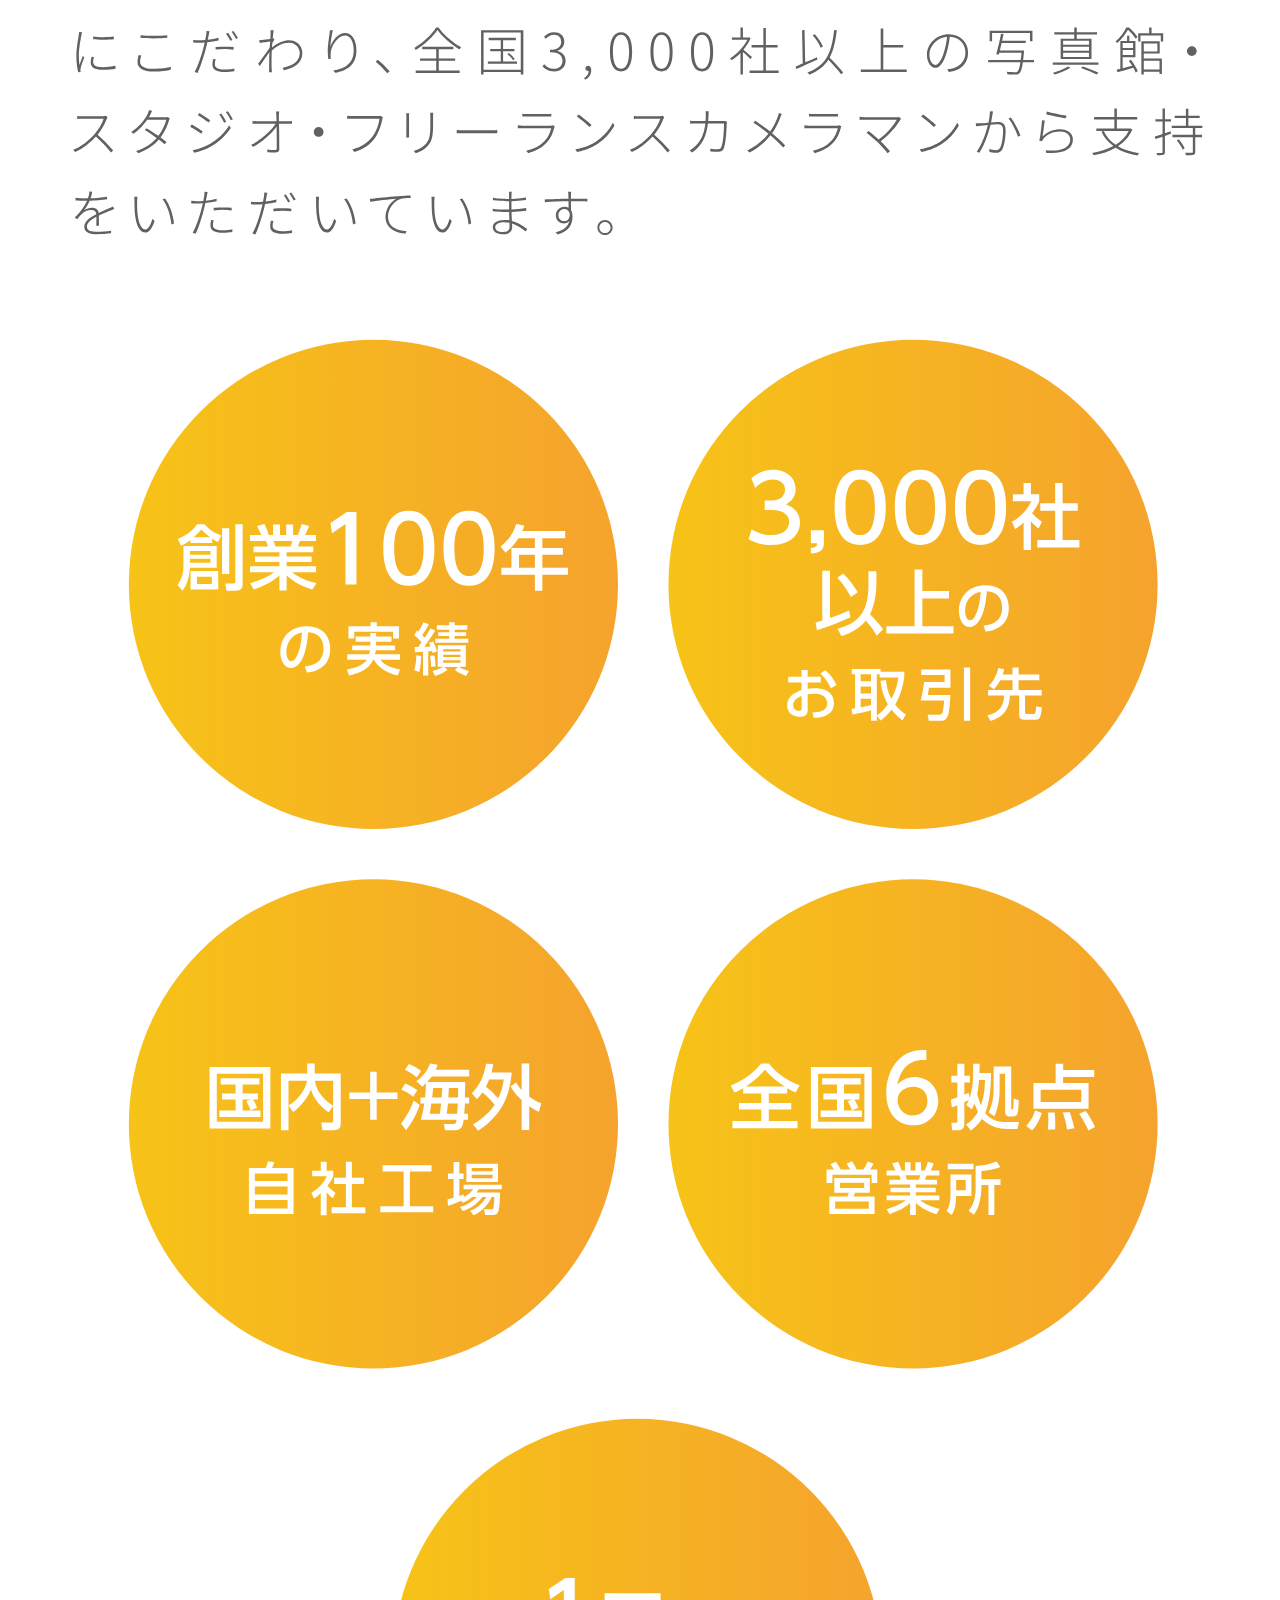
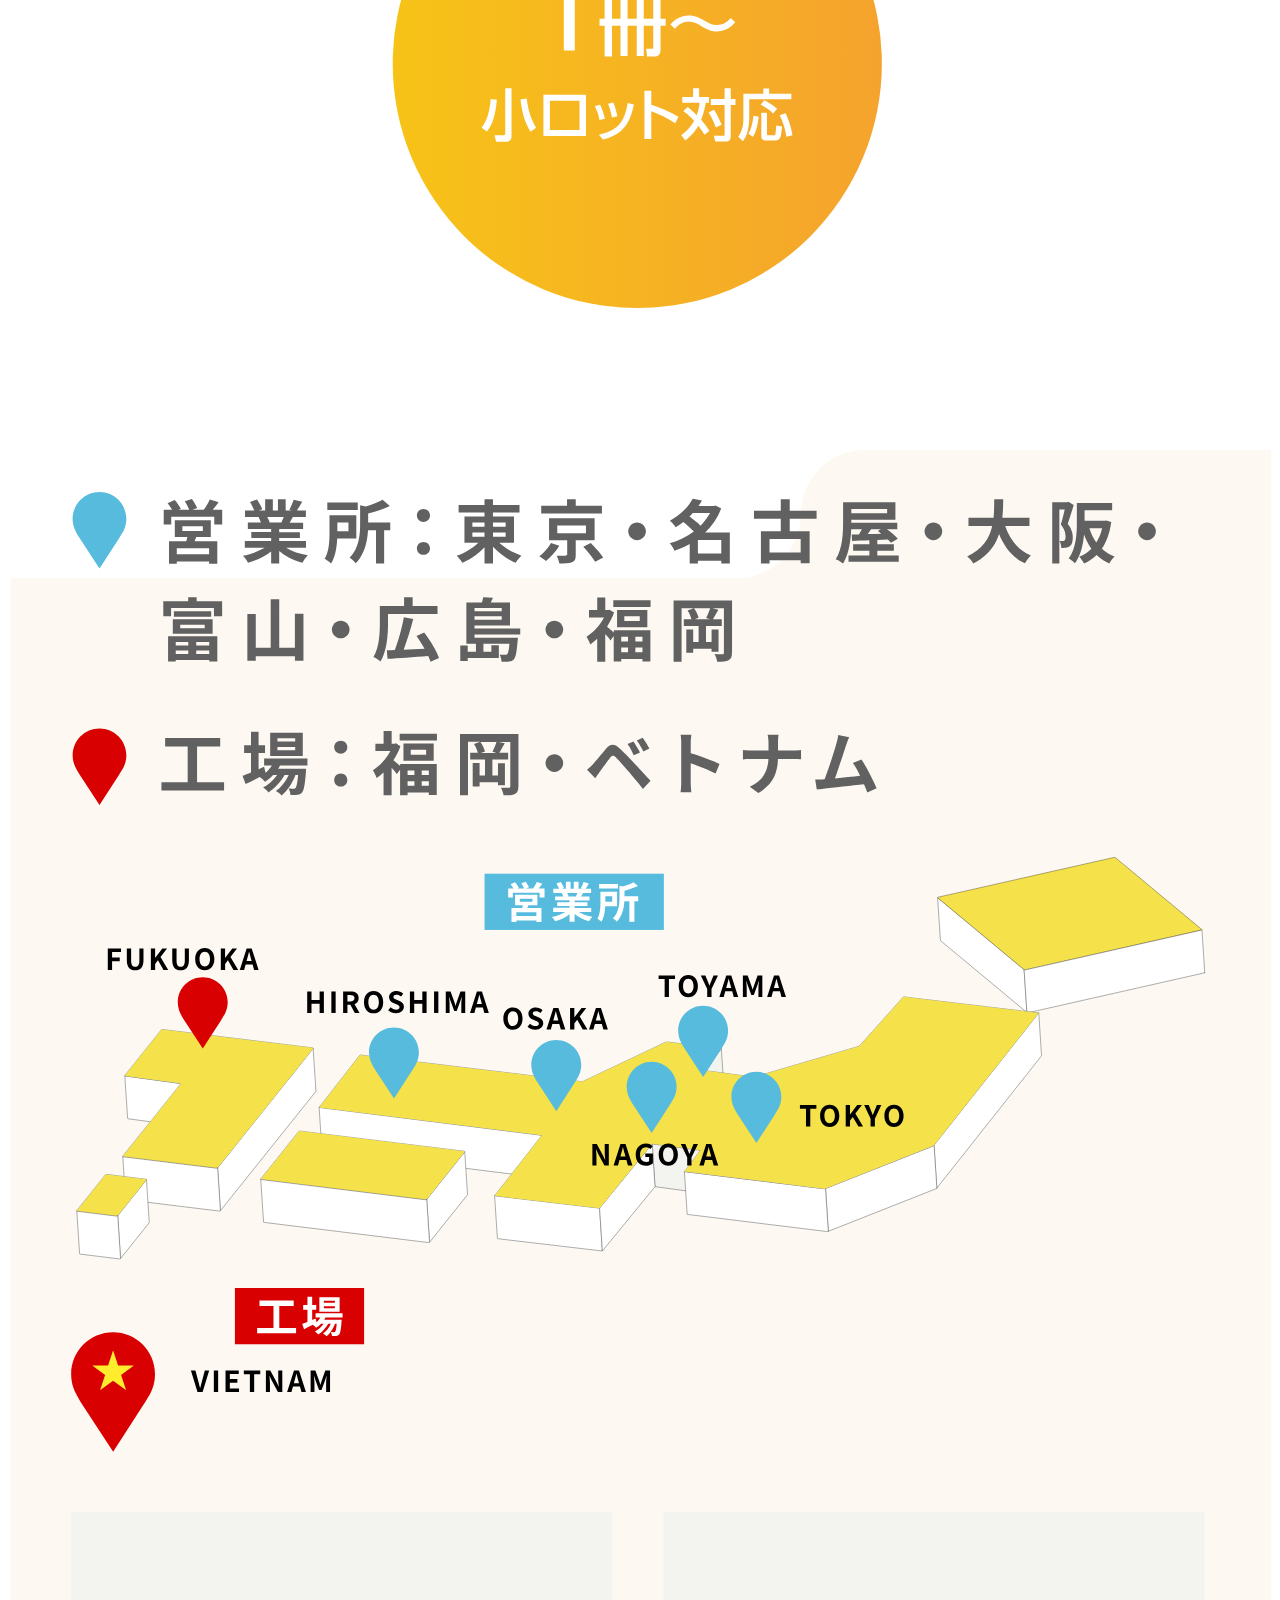
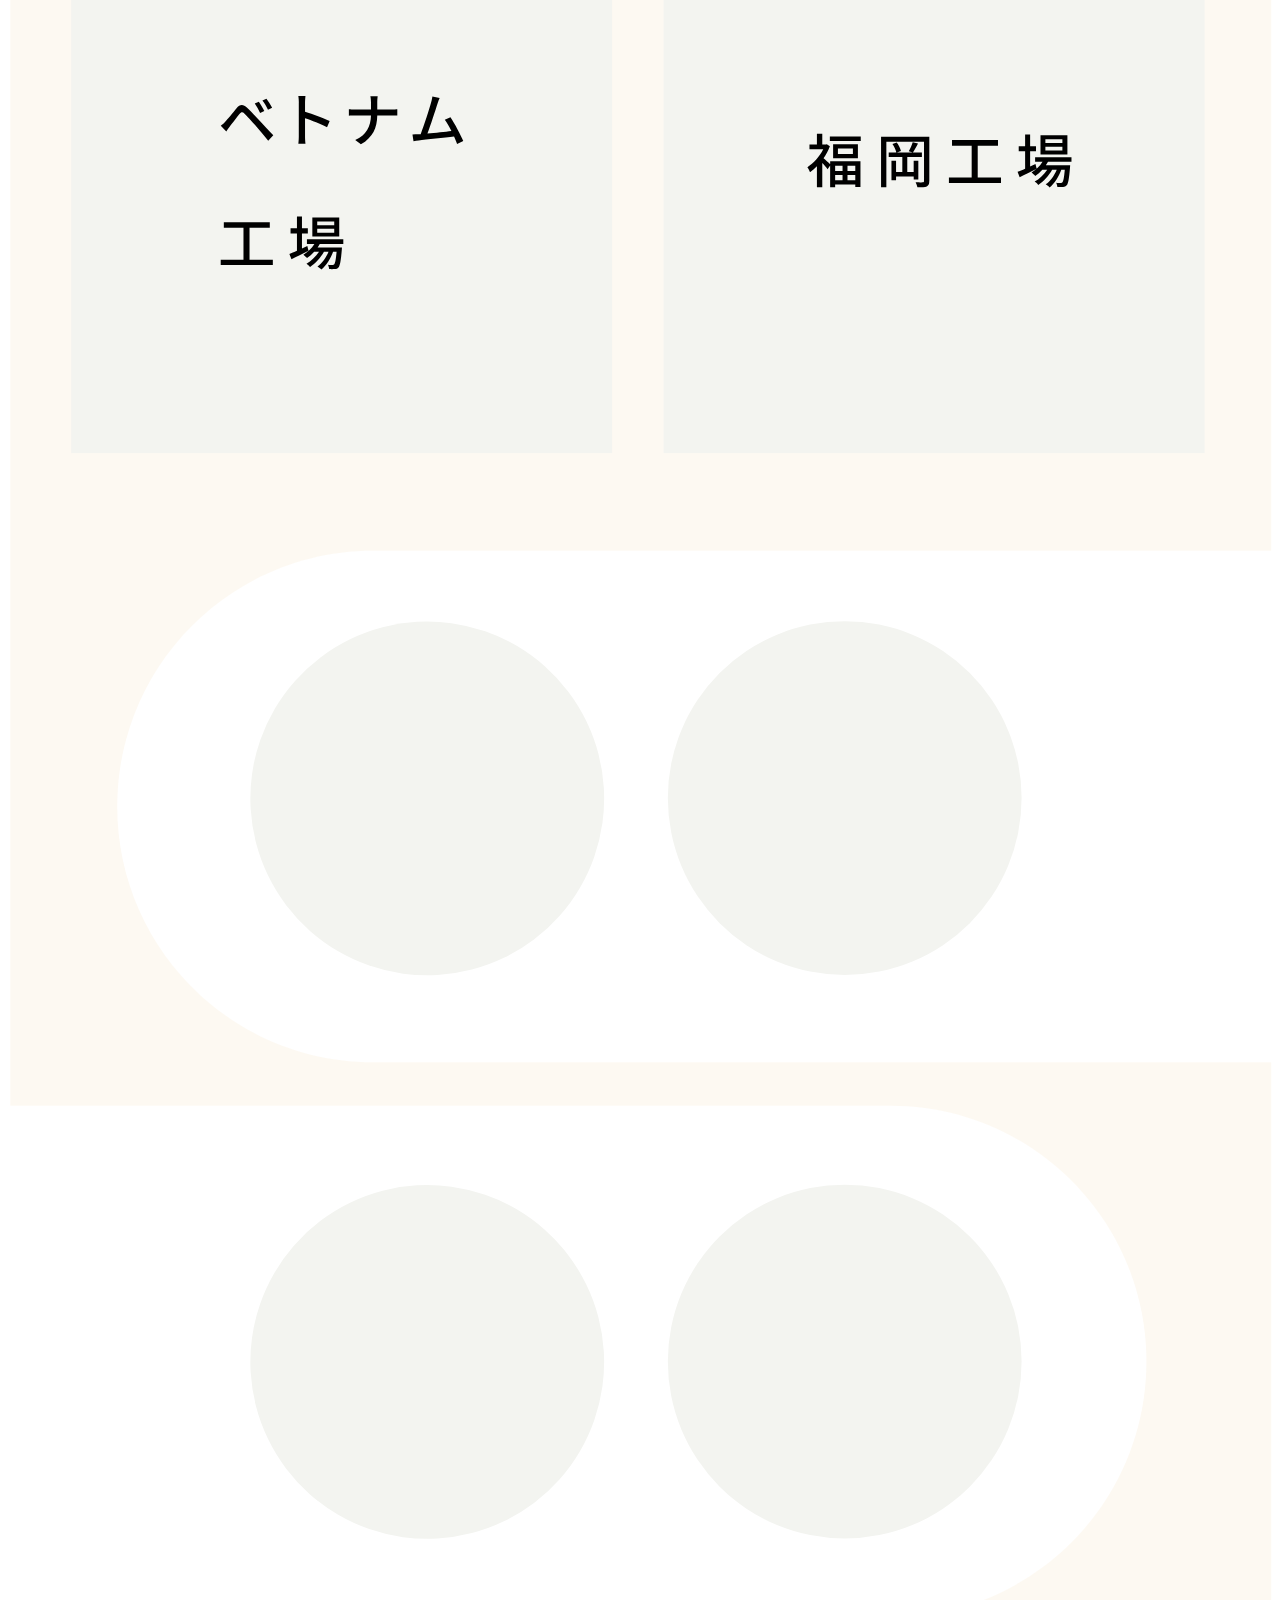
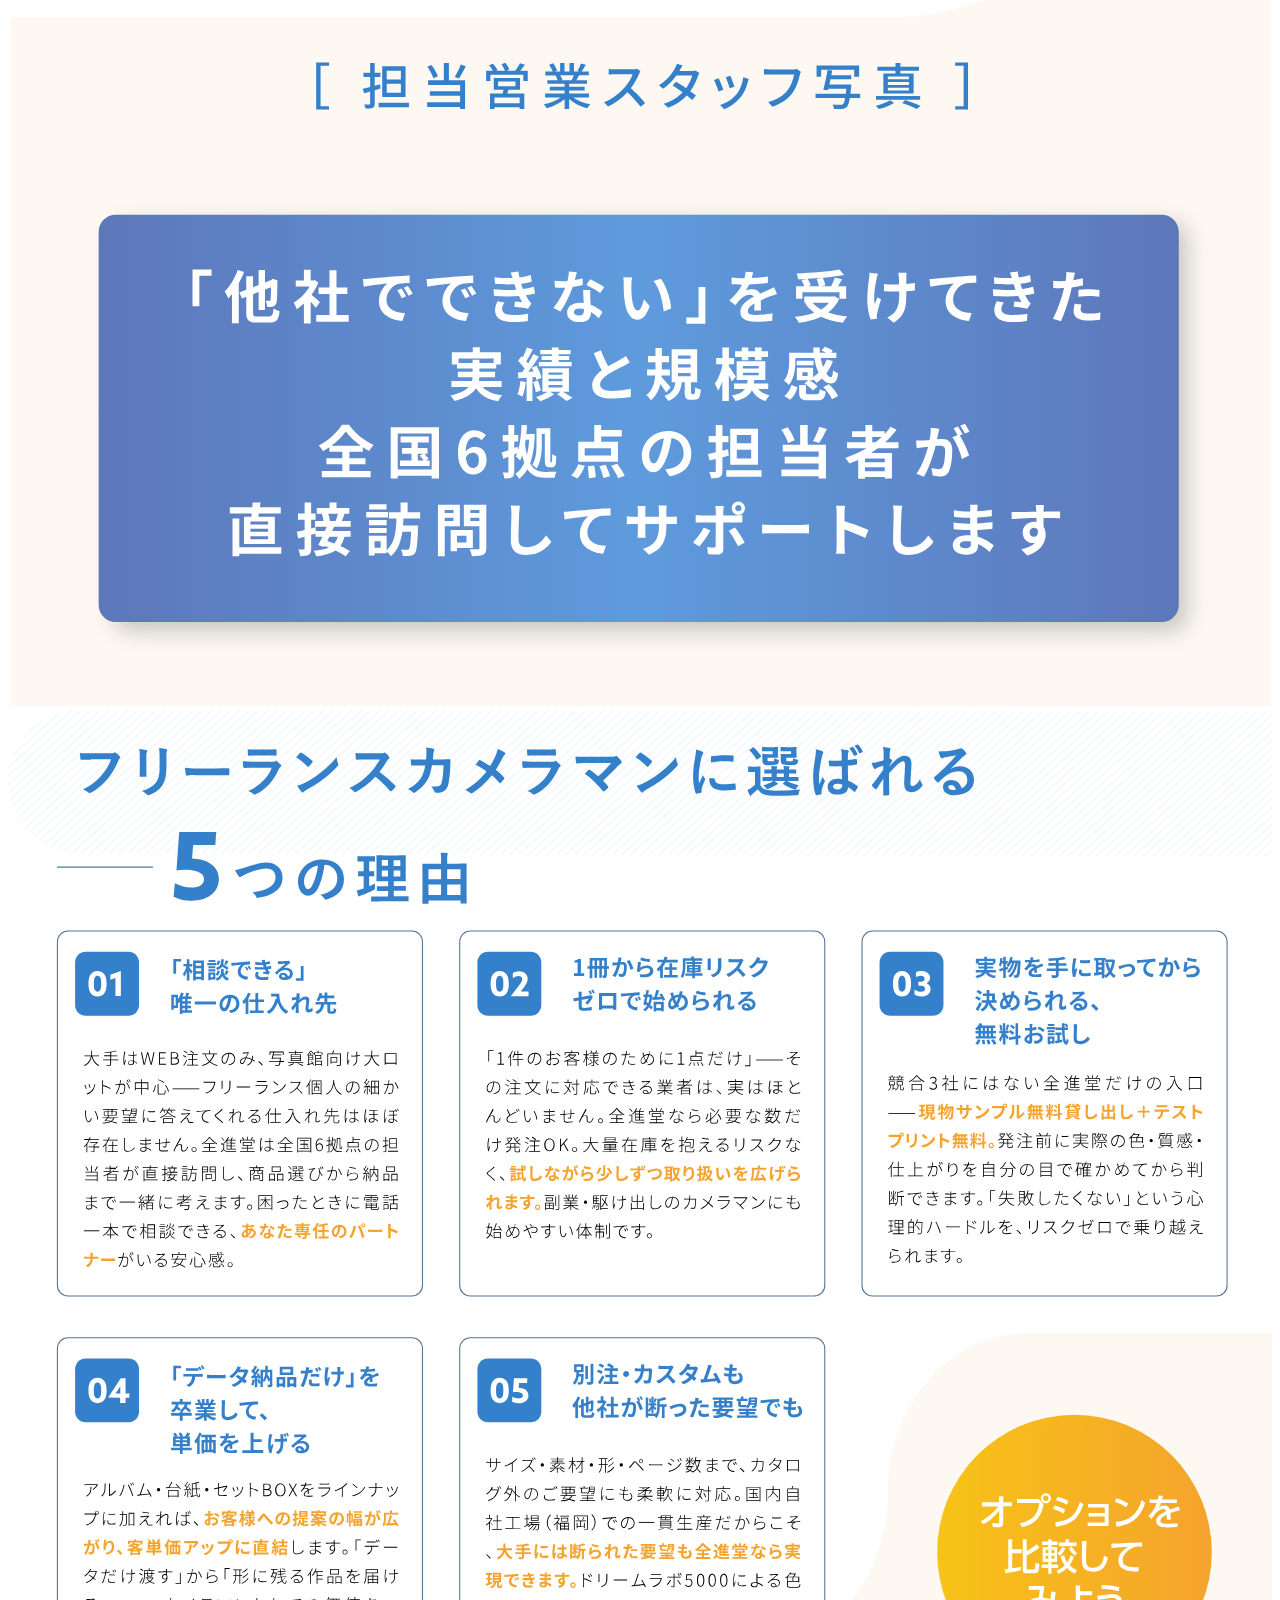
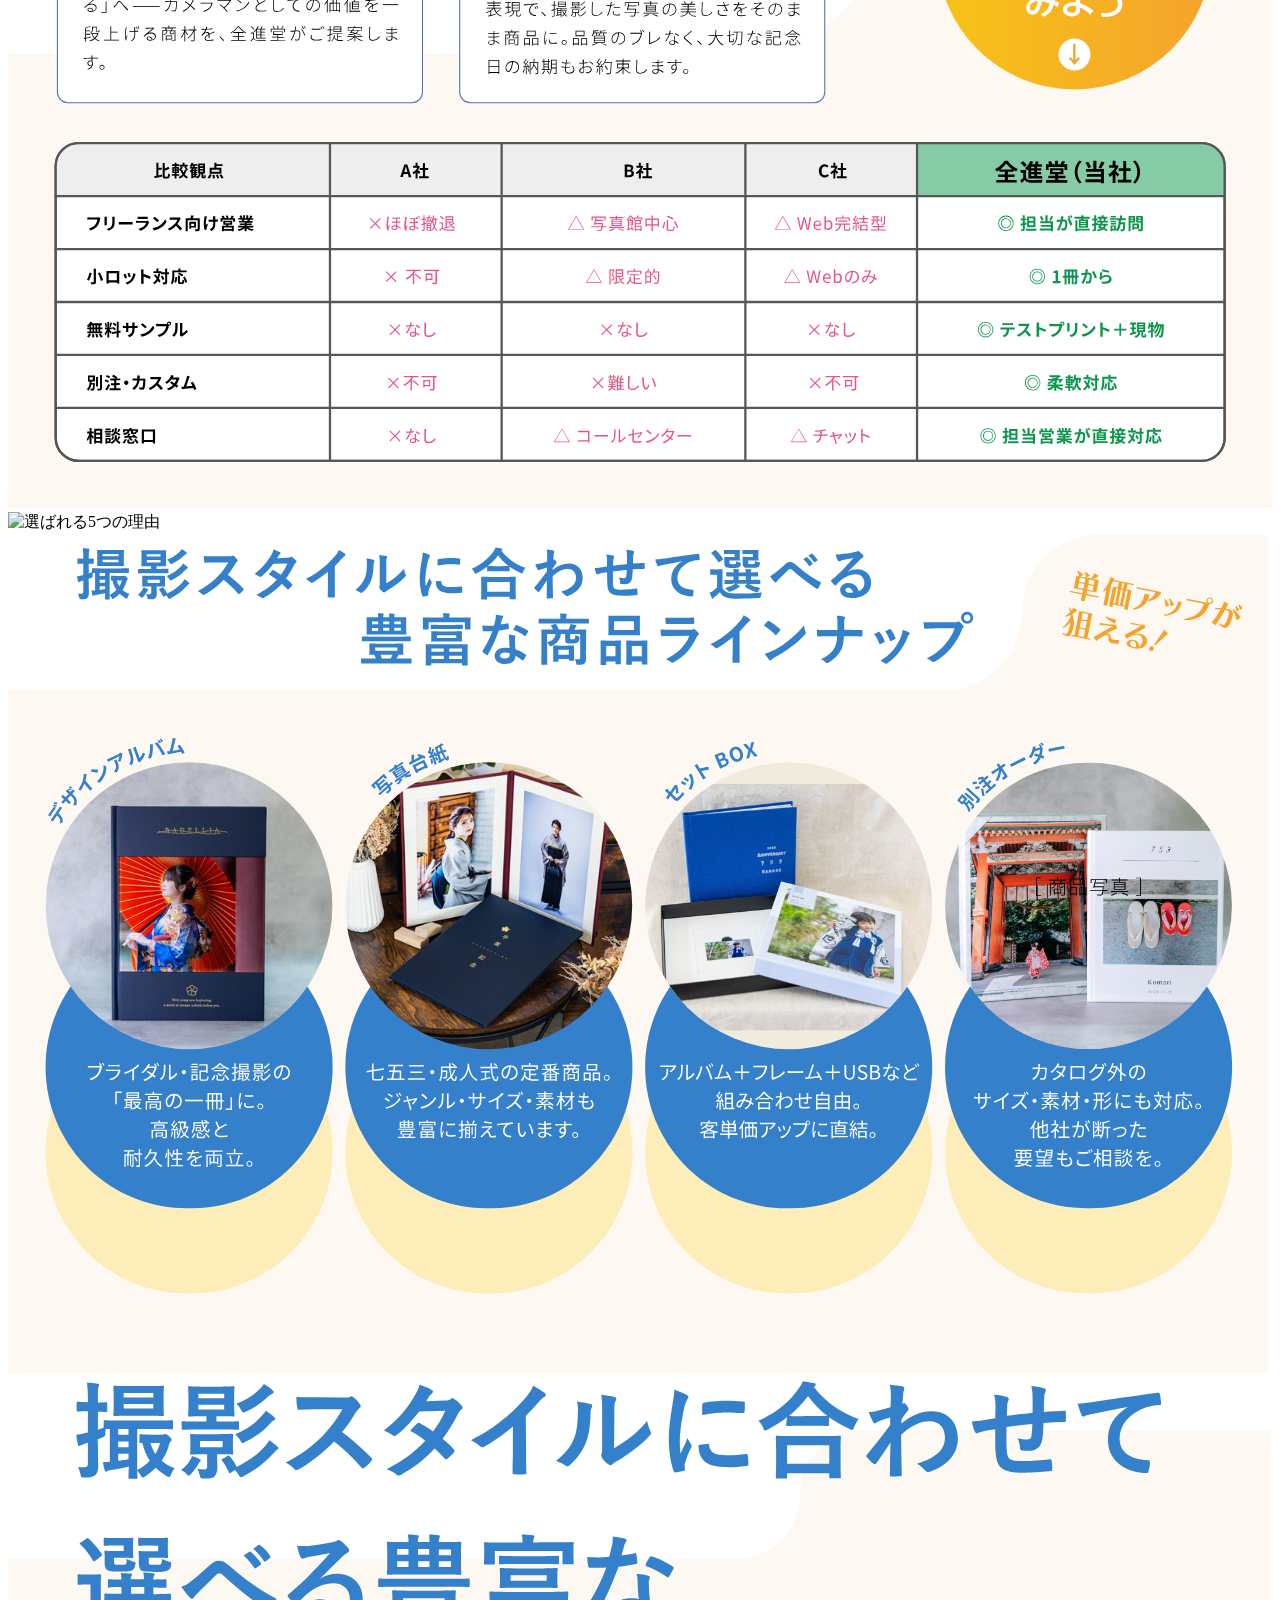
==== commit 142cee7b: "Update stylesheet link from style-v1.css to style.css" ====
--- a/index.html
+++ b/index.html
@@ -31,7 +31,7 @@
         href="https://zenshindo.net/zd/wp-content/uploads/2020/04/cropped-favicon-2-180x180.png" />
     <meta name="msapplication-TileImage"
         content="https://zenshindo.net/zd/wp-content/uploads/2020/04/cropped-favicon-2-270x270.png" />
-    <link rel="stylesheet" href="style-v1.css">
+    <link rel="stylesheet" href="style.css">
     <link rel="stylesheet" href="slide.css" media="print" onload="this.media='all'">
     <!-- GA
     <script>
